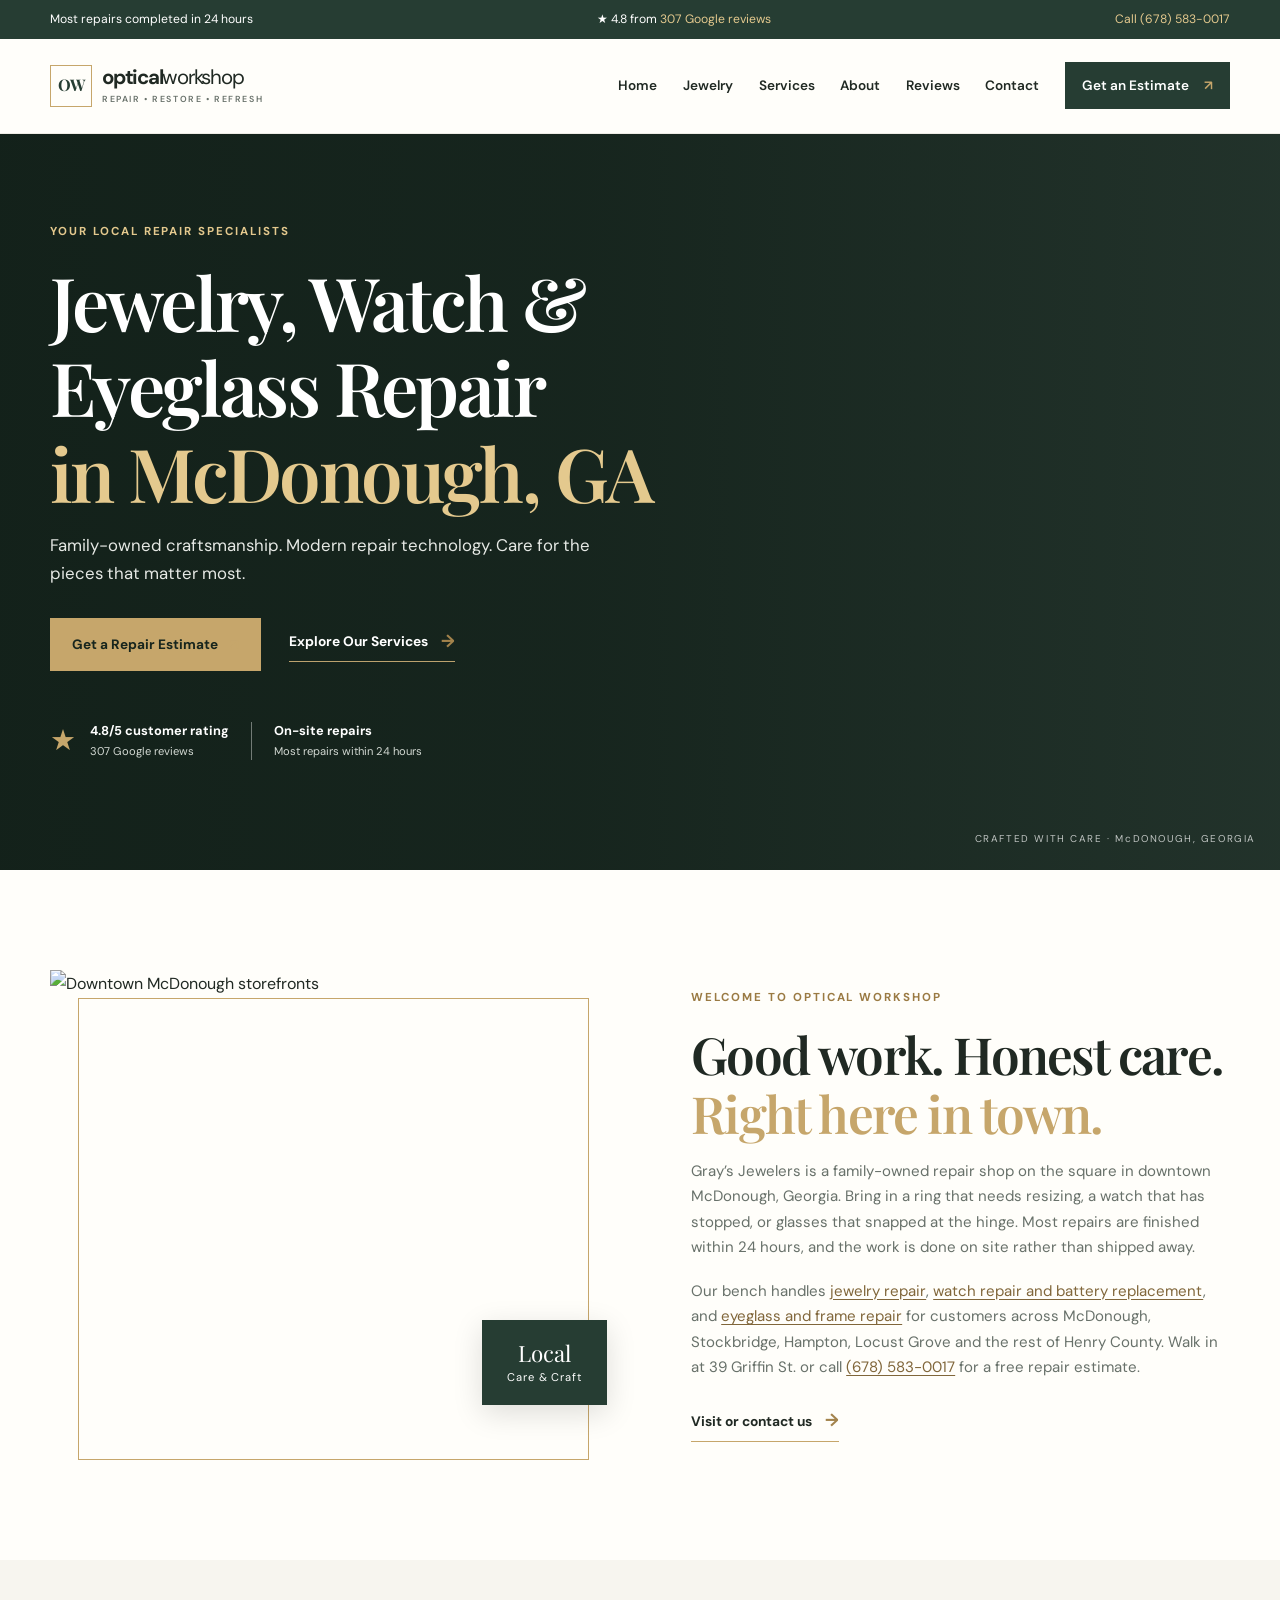
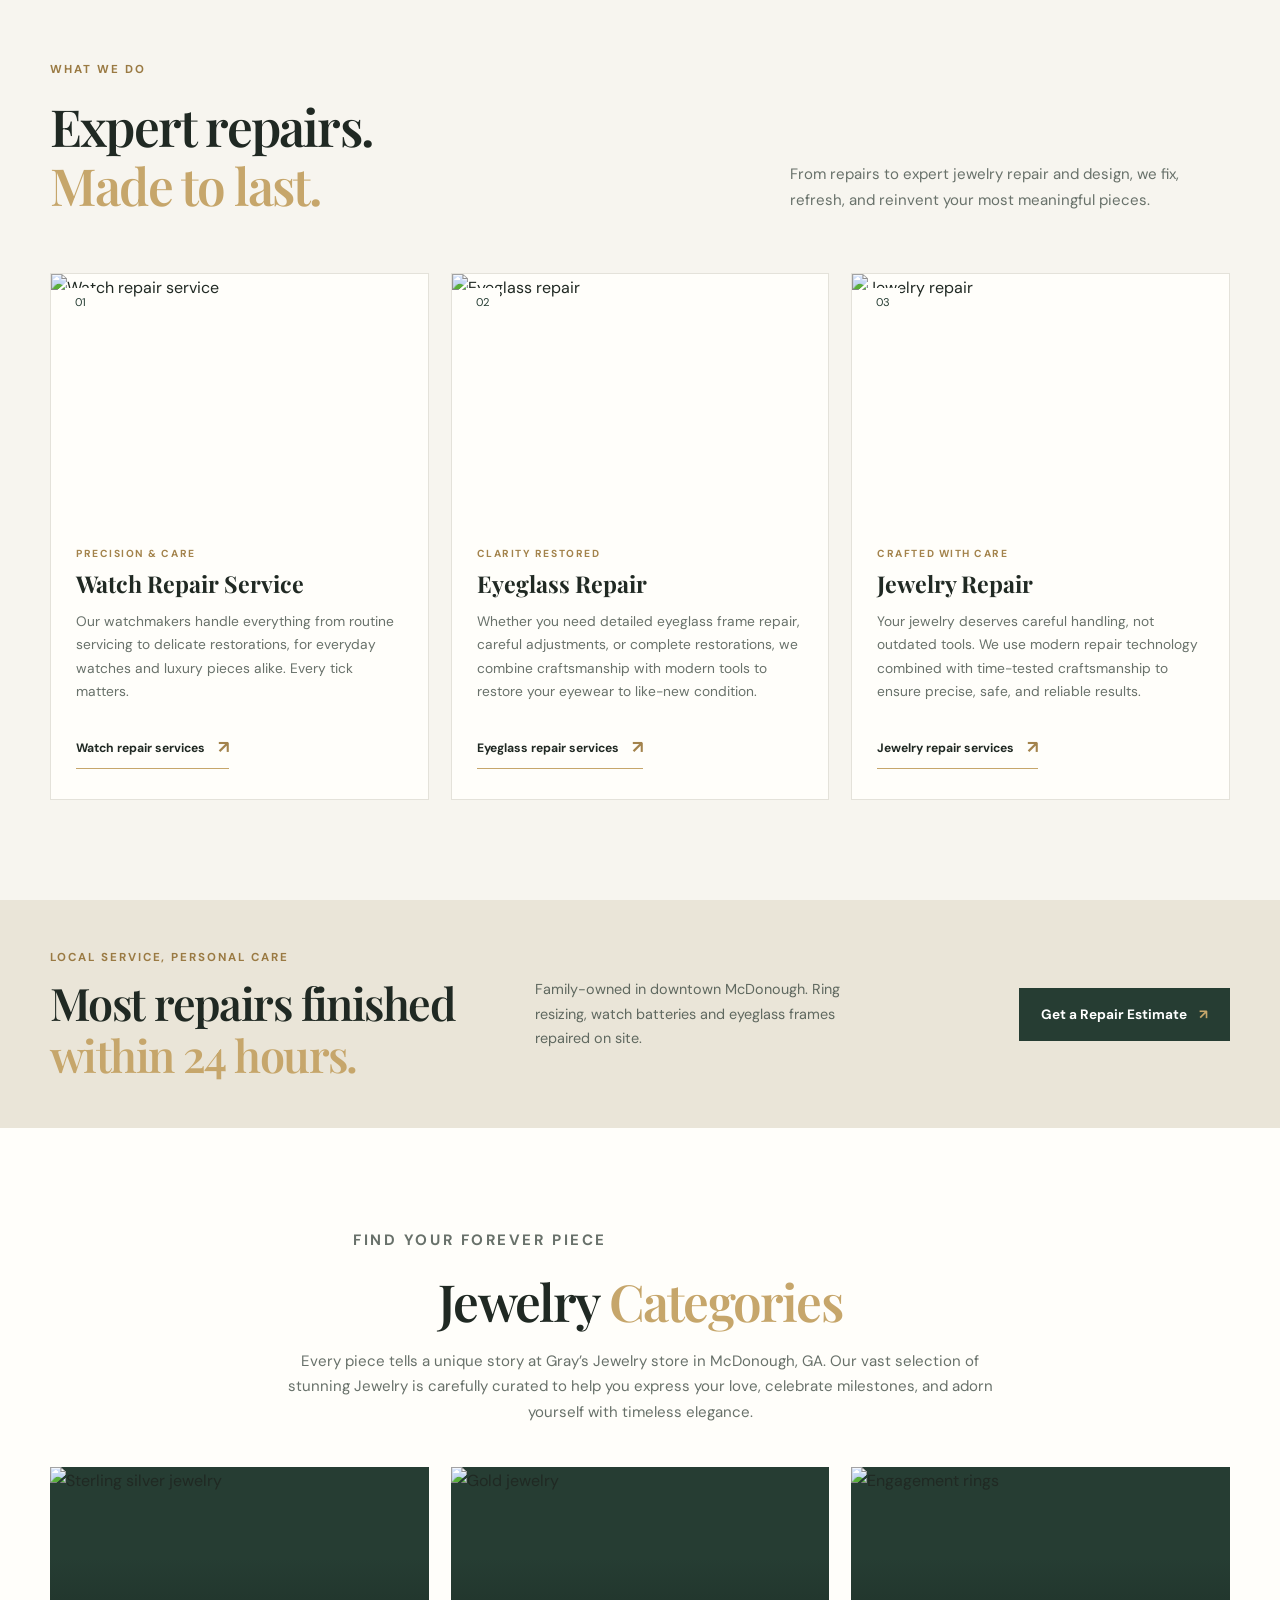
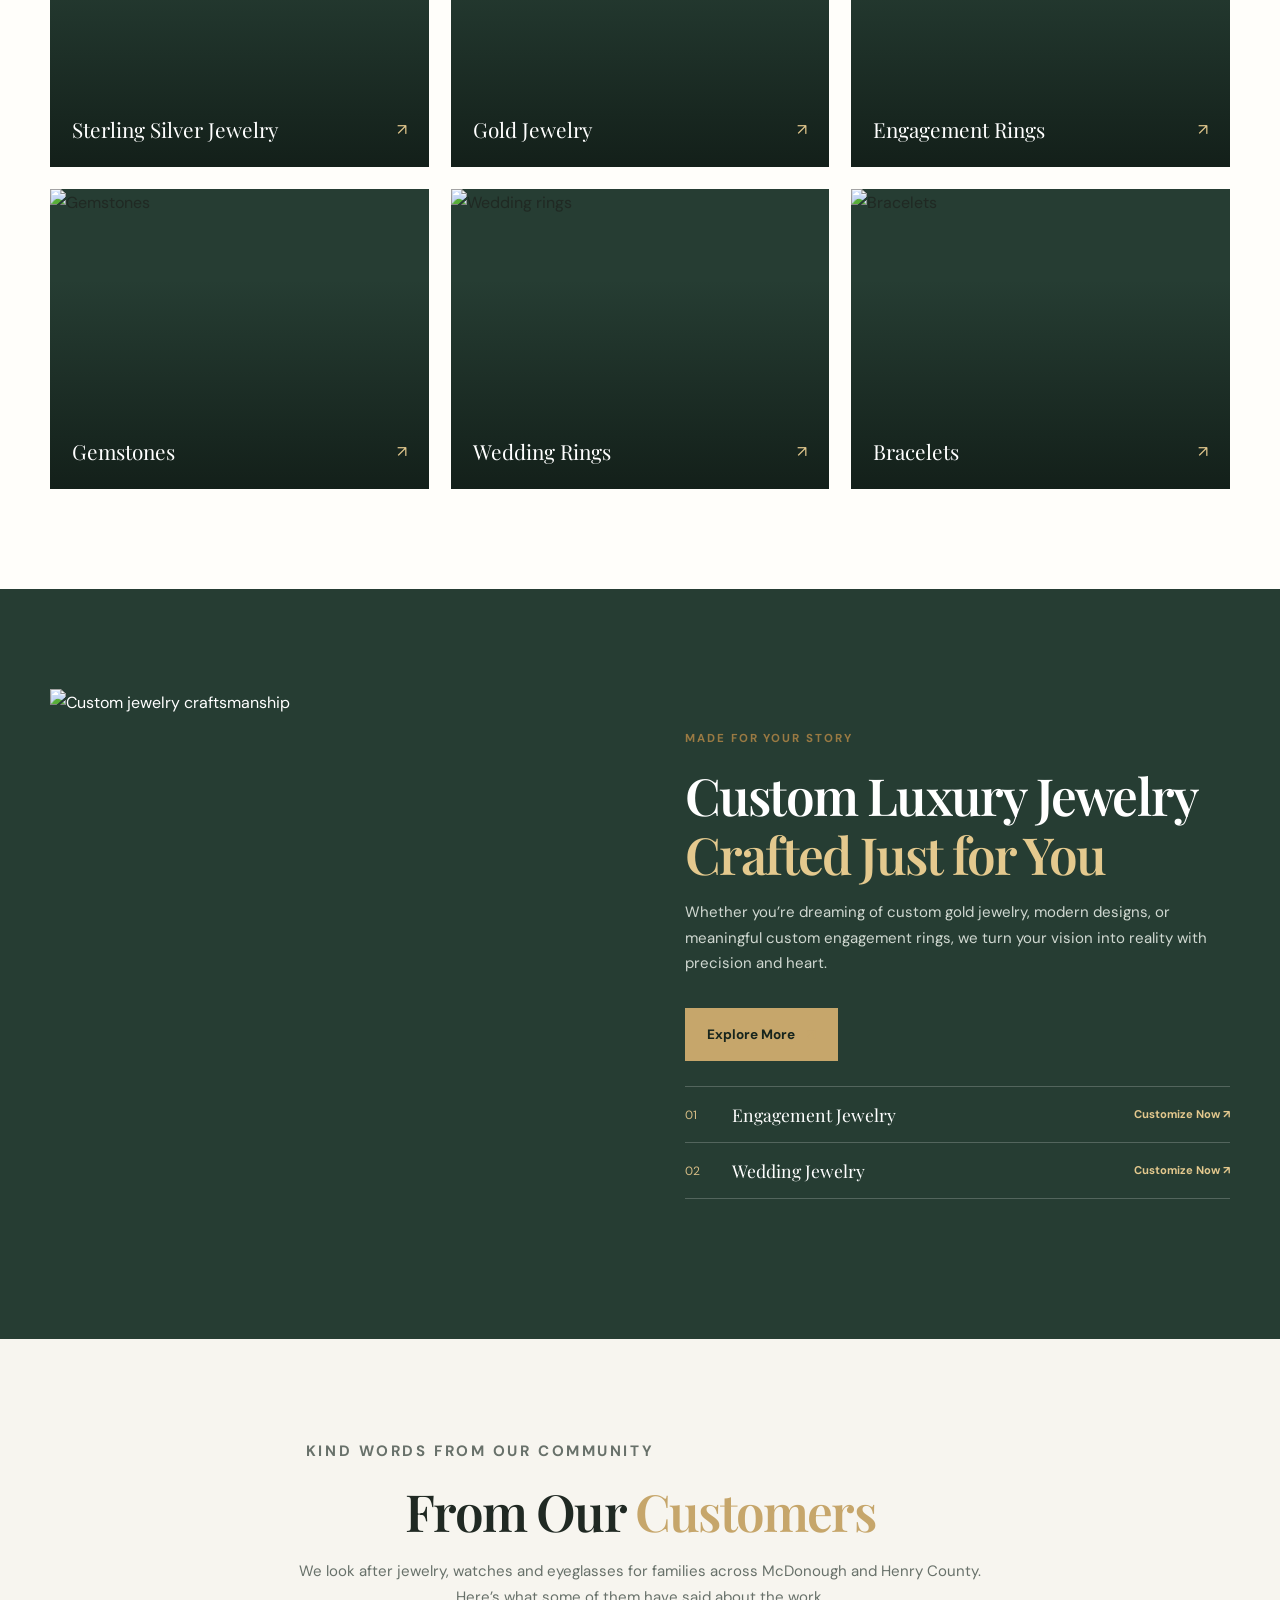
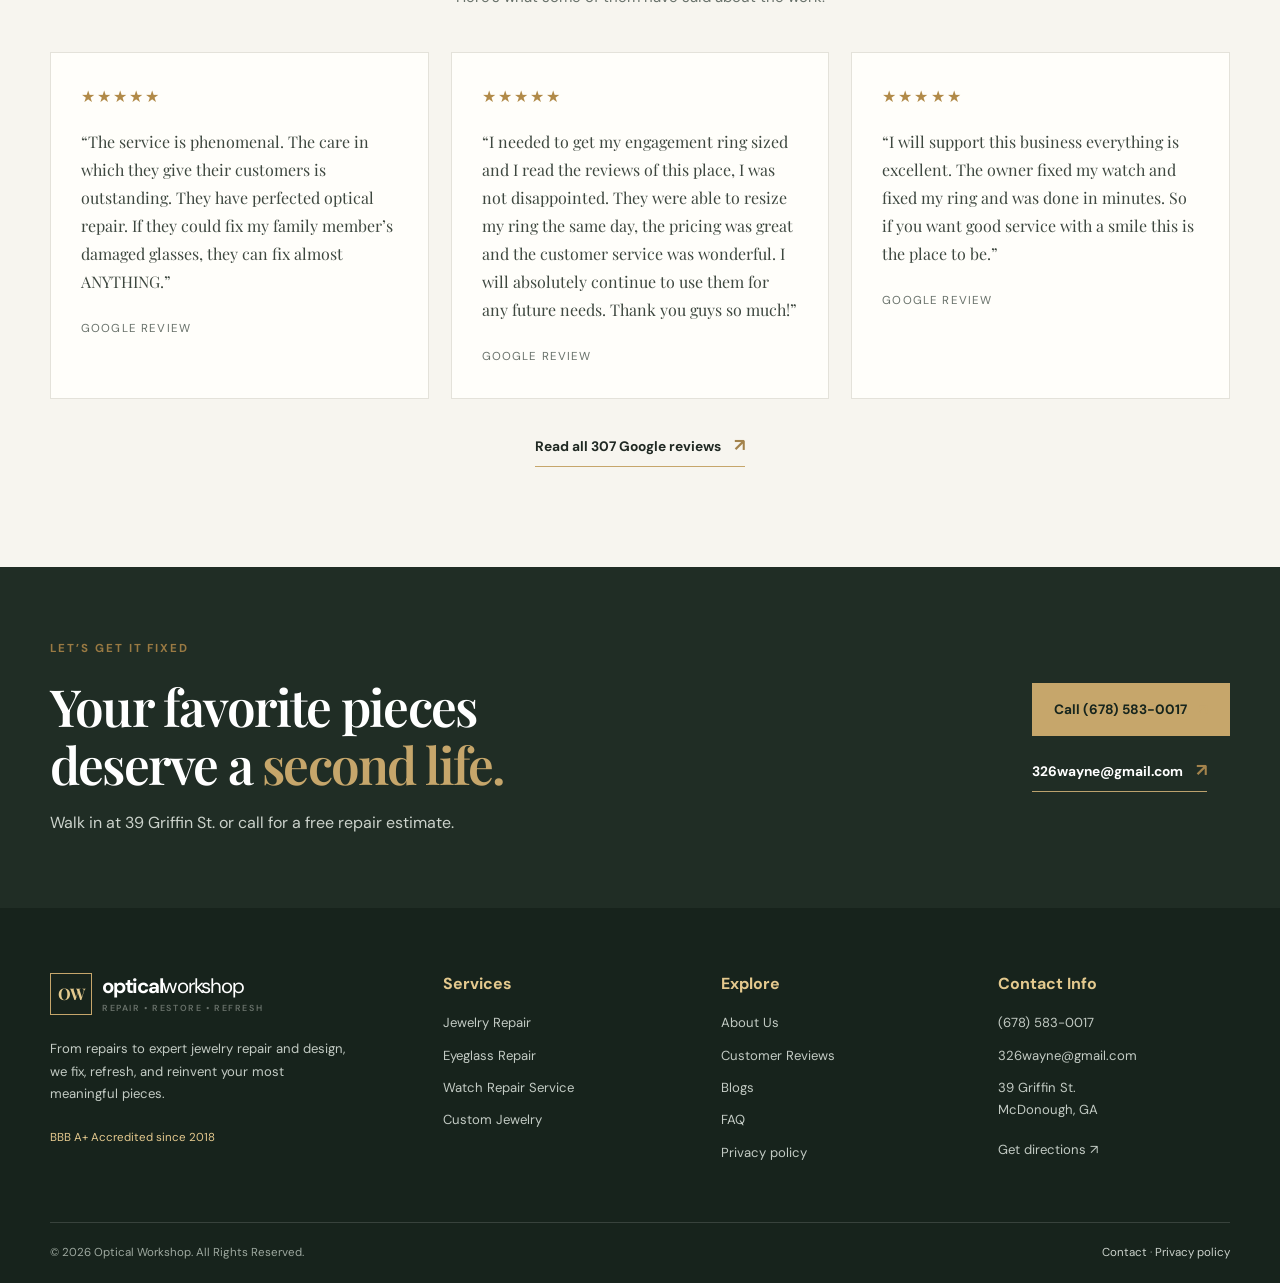
==== index.html @ 61b199ab "first commit" ====
<!doctype html>
<html lang="en">

<head>
  <meta charset="utf-8">
  <meta name="viewport" content="width=device-width, initial-scale=1">
  <meta name="description"
    content="Jewelry, watch and eyeglass repair in McDonough, GA. Family-owned repair shop with on-site service and most repairs finished within 24 hours.">
  <title>Optical Workshop | Jewelry, Watch & Eyeglass Repair</title>
  <link rel="stylesheet" href="style.css">
 
  <link rel="preconnect" href="https://fonts.googleapis.com">
  <link rel="preconnect" href="https://fonts.gstatic.com" crossorigin>
  <link
    href="https://fonts.googleapis.com/css2?family=DM+Sans:wght@400;500;600;700&family=Playfair+Display:wght@500;600;700&display=swap"
    rel="stylesheet">
</head>

<body>
  <div class="topbar">
    <div class="container topbar-inner"><span>Most repairs completed in 24 hours</span><span>★ 4.8 from <a
          href="https://www.google.com/maps?cid=13297792757638044891" target="_blank" rel="noopener">307 Google
          reviews</a></span><a href="tel:+16785830017">Call (678) 583-0017</a></div>
  </div>
  <header class="site-header">
    <div class="container nav-wrap">
      <a class="brand" href="index.html" aria-label="Optical Workshop home"><span
          class="brand-mark">OW</span><span>optical<span class="brand-light">workshop</span><small>REPAIR • RESTORE •
            REFRESH</small></span></a>
      <input type="checkbox" id="nav-toggle" class="nav-toggle"><label for="nav-toggle" class="nav-toggle-label"
        aria-label="Toggle navigation"><span></span><span></span><span></span></label>
      <nav class="main-nav"><a href="index.html">Home</a>
        <a href="jewelry.html">Jewelry</a>
        <a href="jewelry-repair.html">Services</a>
        <a href="about.html">About</a>
        <a href="reviews.html">Reviews</a>
        <a href="contact.html">Contact</a>
        <a class="nav-cta" href="contact.html">Get an Estimate <span>↗</span></a>
      </nav>
    </div>
  </header>
  <main>
    <section class="hero" id="home"><div class="hero-shade"></div><div class="container hero-content"><p class="eyebrow">YOUR LOCAL REPAIR SPECIALISTS</p><h1>Jewelry, Watch &amp; Eyeglass Repair <em>in McDonough, GA</em></h1><p class="hero-copy">Family-owned craftsmanship. Modern repair technology. Care for the pieces that matter most.</p><div class="hero-actions"><a class="btn btn-gold" href="#contact">Get a Repair Estimate <span>↗</span></a><a class="text-link light-link" href="#services">Explore Our Services <span>→</span></a></div><div class="hero-note"><span class="note-star">★</span><span><strong>4.8/5 customer rating</strong><small>307 Google reviews</small></span><span class="note-divider"></span><span><strong>On-site repairs</strong><small>Most repairs within 24 hours</small></span></div></div><div class="hero-caption">CRAFTED WITH CARE · McDONOUGH, GEORGIA</div></section>
    <section class="intro section-pad" id="about"><div class="container intro-grid"><div class="intro-image"><img src="https://graysjewelersatmcdonough.com/wp-content/uploads/2026/10/Quiet-Downtown-Storefronts-on-a-Sunny-Day.webp" alt="Downtown McDonough storefronts"><div class="image-stamp"><strong>Local</strong><span>Care & Craft</span></div></div><div class="intro-copy"><p class="eyebrow">WELCOME TO OPTICAL WORKSHOP</p><h2>Good work. Honest care.<br><em>Right here in town.</em></h2><p>Gray’s Jewelers is a family-owned repair shop on the square in downtown McDonough, Georgia. Bring in a ring that needs resizing, a watch that has stopped, or glasses that snapped at the hinge. Most repairs are finished within 24 hours, and the work is done on site rather than shipped away.</p><p>Our bench handles <a href="#services">jewelry repair</a>, <a href="#services">watch repair and battery replacement</a>, and <a href="#services">eyeglass and frame repair</a> for customers across McDonough, Stockbridge, Hampton, Locust Grove and the rest of Henry County. Walk in at 39 Griffin St. or call <a href="tel:+16785830017">(678) 583-0017</a> for a free repair estimate.</p><a class="text-link" href="#contact">Visit or contact us <span>→</span></a></div></div></section>
    <section class="services section-pad" id="services"><div class="container"><div class="section-heading"><div><p class="eyebrow">WHAT WE DO</p><h2>Expert repairs.<br><em>Made to last.</em></h2></div><p>From repairs to expert jewelry repair and design, we fix, refresh, and reinvent your most meaningful pieces.</p></div><div class="service-grid">
      <article class="service-card"><div class="service-image"><img src="https://graysjewelersatmcdonough.com/wp-content/uploads/2026/02/istockphoto-1328828730-612x612-1.jpg" alt="Watch repair service"><span class="card-number">01</span></div><div class="service-body"><p class="card-kicker">PRECISION & CARE</p><h3>Watch Repair Service</h3><p>Our watchmakers handle everything from routine servicing to delicate restorations, for everyday watches and luxury pieces alike. Every tick matters.</p><a href="/watch-repair-service/" class="text-link">Watch repair services <span>↗</span></a></div></article>
      <article class="service-card service-featured"><div class="service-image"><img src="https://graysjewelersatmcdonough.com/wp-content/uploads/2026/02/istockphoto-1069524000-612x612-1.jpg" alt="Eyeglass repair"><span class="card-number">02</span></div><div class="service-body"><p class="card-kicker">CLARITY RESTORED</p><h3>Eyeglass Repair</h3><p>Whether you need detailed eyeglass frame repair, careful adjustments, or complete restorations, we combine craftsmanship with modern tools to restore your eyewear to like-new condition.</p><a href="/eyeglass-repair/" class="text-link">Eyeglass repair services <span>↗</span></a></div></article>
      <article class="service-card"><div class="service-image"><img src="https://graysjewelersatmcdonough.com/wp-content/uploads/2026/02/istockphoto-668923484-612x612-1.jpg" alt="Jewelry repair"><span class="card-number">03</span></div><div class="service-body"><p class="card-kicker">CRAFTED WITH CARE</p><h3>Jewelry Repair</h3><p>Your jewelry deserves careful handling, not outdated tools. We use modern repair technology combined with time-tested craftsmanship to ensure precise, safe, and reliable results.</p><a href="/jewelry-repair/" class="text-link">Jewelry repair services <span>↗</span></a></div></article>
    </div></div></section>
    <section class="promise"><div class="container promise-inner"><div><p class="eyebrow">LOCAL SERVICE, PERSONAL CARE</p><h2>Most repairs finished<br><em>within 24 hours.</em></h2></div><p>Family-owned in downtown McDonough. Ring resizing, watch batteries and eyeglass frames repaired on site.</p><a class="btn btn-dark" href="#contact">Get a Repair Estimate <span>↗</span></a></div></section>
    <section class="categories section-pad" id="categories"><div class="container"><div class="section-heading centered"><p class="eyebrow">FIND YOUR FOREVER PIECE</p><h2>Jewelry <em>Categories</em></h2><p>Every piece tells a unique story at Gray’s Jewelry store in McDonough, GA. Our vast selection of stunning Jewelry is carefully curated to help you express your love, celebrate milestones, and adorn yourself with timeless elegance.</p></div><div class="category-grid">
      <a class="category-card" href="/jewelry/"><img src="https://graysjewelersatmcdonough.com/wp-content/uploads/2026/02/classy-silver-wedding-rings-made.webp" alt="Sterling silver jewelry"><span>Sterling Silver Jewelry <b>↗</b></span></a>
      <a class="category-card" href="/jewelry/"><img src="https://graysjewelersatmcdonough.com/wp-content/uploads/2026/02/gorgeous-wedding-rings-sparklie.webp" alt="Gold jewelry"><span>Gold Jewelry <b>↗</b></span></a>
      <a class="category-card" href="/jewelry/"><img src="https://graysjewelersatmcdonough.com/wp-content/uploads/2026/02/cropped-photo-hands-black-man-we.webp" alt="Engagement rings"><span>Engagement Rings <b>↗</b></span></a>
      <a class="category-card" href="/jewelry/"><img src="https://graysjewelersatmcdonough.com/wp-content/uploads/2026/02/shiny-gemstones-adorn-elegant-go.webp" alt="Gemstones"><span>Gemstones <b>↗</b></span></a>
      <a class="category-card" href="/jewelry/"><img src="https://graysjewelersatmcdonough.com/wp-content/uploads/2026/02/realistic-black-background-with.webp" alt="Wedding rings"><span>Wedding Rings <b>↗</b></span></a>
      <a class="category-card" href="/jewelry/"><img src="https://graysjewelersatmcdonough.com/wp-content/uploads/2026/02/pexels-duygu-kamar-12124638-scal.webp" alt="Bracelets"><span>Bracelets <b>↗</b></span></a>
    </div></div></section>
    <section class="custom section-pad"><div class="container custom-grid"><div class="custom-image"><img src="https://graysjewelersatmcdonough.com/wp-content/uploads/2024/03/Pic-3.jpg" alt="Custom jewelry craftsmanship"></div><div class="custom-copy"><p class="eyebrow">MADE FOR YOUR STORY</p><h2>Custom Luxury Jewelry<br><em>Crafted Just for You</em></h2><p>Whether you’re dreaming of custom gold jewelry, modern designs, or meaningful custom engagement rings, we turn your vision into reality with precision and heart.</p><a class="btn btn-gold" href="/jewelry/">Explore More <span>↗</span></a><div class="custom-links"><a href="/jewelry/"><span>01</span><strong>Engagement Jewelry</strong><b>Customize Now ↗</b></a><a href="/jewelry/"><span>02</span><strong>Wedding Jewelry</strong><b>Customize Now ↗</b></a></div></div></div></section>
    <section class="reviews section-pad" id="reviews"><div class="container"><div class="section-heading centered"><p class="eyebrow">KIND WORDS FROM OUR COMMUNITY</p><h2>From Our <em>Customers</em></h2><p>We look after jewelry, watches and eyeglasses for families across McDonough and Henry County. Here’s what some of them have said about the work.</p></div><div class="review-grid"><article class="review-card"><div class="stars">★★★★★</div><p>“The service is phenomenal. The care in which they give their customers is outstanding. They have perfected optical repair. If they could fix my family member’s damaged glasses, they can fix almost ANYTHING.”</p><span>Google Review</span></article><article class="review-card"><div class="stars">★★★★★</div><p>“I needed to get my engagement ring sized and I read the reviews of this place, I was not disappointed. They were able to resize my ring the same day, the pricing was great and the customer service was wonderful. I will absolutely continue to use them for any future needs. Thank you guys so much!”</p><span>Google Review</span></article><article class="review-card"><div class="stars">★★★★★</div><p>“I will support this business everything is excellent. The owner fixed my watch and fixed my ring and was done in minutes. So if you want good service with a smile this is the place to be.”</p><span>Google Review</span></article></div><p class="review-link"><a class="text-link" href="https://www.google.com/maps?cid=13297792757638044891" target="_blank" rel="noopener">Read all 307 Google reviews <span>↗</span></a></p></div></section>
    <section class="contact-band" id="contact"><div class="container contact-inner"><div><p class="eyebrow">LET’S GET IT FIXED</p><h2>Your favorite pieces<br>deserve a <em>second life.</em></h2><p>Walk in at 39 Griffin St. or call for a free repair estimate.</p></div><div class="contact-actions"><a class="btn btn-gold" href="tel:+16785830017">Call (678) 583-0017 <span>↗</span></a><a class="text-link light-link" href="mailto:326wayne@gmail.com">326wayne@gmail.com <span>↗</span></a></div></div></section>
  </main>
  <footer class="site-footer"><div class="container footer-grid"><div class="footer-brand"><a class="brand brand-footer" href="#home"><span class="brand-mark">OW</span><span>optical<span class="brand-light">workshop</span><small>REPAIR • RESTORE • REFRESH</small></span></a><p>From repairs to expert jewelry repair and design, we fix, refresh, and reinvent your most meaningful pieces.</p><p class="accreditation">BBB A+ Accredited since 2018</p></div><div><h3>Services</h3><a href="/jewelry-repair/">Jewelry Repair</a><a href="/eyeglass-repair/">Eyeglass Repair</a><a href="/watch-repair-service/">Watch Repair Service</a><a href="/jewelry/">Custom Jewelry</a></div><div><h3>Explore</h3><a href="#about">About Us</a><a href="#reviews">Customer Reviews</a><a href="/blog-jewelry-v1/">Blogs</a><a href="/faq/">FAQ</a><a href="/privacy-policy/">Privacy policy</a></div><div><h3>Contact Info</h3><a href="tel:+16785830017">(678) 583-0017</a><a href="mailto:326wayne@gmail.com">326wayne@gmail.com</a><p>39 Griffin St.<br>McDonough, GA</p><a href="https://www.google.com/maps?cid=13297792757638044891" target="_blank" rel="noopener">Get directions ↗</a></div></div><div class="container footer-bottom"><span>© 2026 Optical Workshop. All Rights Reserved.</span><span><a href="#contact">Contact</a> · <a href="/privacy-policy/">Privacy policy</a></span></div></footer>
</body></html>
---- style.css ----
/* Optical Workshop — compact responsive layout */
:root{--ink:#202923;--muted:#68716a;--cream:#f7f5ef;--paper:#fffefa;--green:#263d33;--gold:#c6a66b;--line:#e4e2da;--serif:"Playfair Display",Georgia,serif;--sans:"DM Sans",Arial,sans-serif}*{box-sizing:border-box}html{scroll-behavior:smooth;scroll-padding-top:90px}body{margin:0;color:var(--ink);font:16px/1.7 var(--sans);background:var(--paper)}img{display:block;width:100%;height:100%;object-fit:cover}a{color:inherit;text-decoration:none}p{margin:0 0 1.1rem}h1,h2,h3{margin:0 0 1rem;line-height:1.15}h1,h2{font-family:var(--serif);font-weight:600;letter-spacing:-.035em}h1{font-size:clamp(2.7rem,5.8vw,5.3rem);max-width:780px}h2{font-size:clamp(2.1rem,4vw,3.5rem)}h3{font-size:1.45rem;font-family:var(--serif)}em{color:var(--gold);font-style:normal}.container{width:min(1180px,calc(100% - 48px));margin:auto}.section-pad{padding:100px 0}.eyebrow{font-size:.72rem;font-weight:700;letter-spacing:.17em;color:#9a7a43;margin-bottom:1.1rem}.topbar{background:var(--green);color:#fff;font-size:.76rem}.topbar-inner{display:flex;justify-content:space-between;gap:20px;padding:9px 0}.topbar a{color:#e4c98e}.site-header{background:var(--paper);position:relative;z-index:5;border-bottom:1px solid #eeece5}.nav-wrap{min-height:94px;display:flex;align-items:center;justify-content:space-between;gap:32px}.brand{display:flex;align-items:center;gap:10px;font-size:1.28rem;font-weight:700;letter-spacing:-.06em;line-height:1.05}.brand-light{font-weight:400}.brand small{display:block;margin-top:7px;font-size:.55rem;letter-spacing:.18em;font-weight:600;color:var(--muted)}.brand-mark{width:42px;height:42px;display:grid;place-items:center;border:1px solid var(--gold);color:var(--green);font-family:var(--serif);font-size:1rem;letter-spacing:-.06em}.main-nav{display:flex;align-items:center;gap:clamp(14px,2vw,28px);font-size:.85rem;font-weight:600}.main-nav>a:not(.nav-cta):hover,.footer-grid a:hover{color:#a3834c}.nav-cta{padding:12px 17px;background:var(--green);color:white}.nav-cta span,.btn span{margin-left:12px;color:var(--gold)}.nav-toggle,.nav-toggle-label{display:none}.hero{position:relative;min-height:660px;display:flex;align-items:center;color:white;background:#26372f url('https://graysjewelersatmcdonough.com/wp-content/uploads/2026/10/Quiet-Downtown-Storefronts-on-a-Sunny-Day.webp') center/cover no-repeat}.hero-shade{position:absolute;inset:0;background:linear-gradient(90deg,rgba(18,32,25,.94) 0%,rgba(18,32,25,.78) 45%,rgba(18,32,25,.2) 100%)}.hero-content{position:relative;padding:88px 0 105px}.hero .eyebrow{color:#e4c98e}.hero h1 em{display:block;color:#e4c98e}.hero-copy{max-width:570px;color:#e6e9e5;font-size:1.05rem}.hero-actions{display:flex;align-items:center;gap:28px;margin:30px 0 45px}.btn{display:inline-flex;align-items:center;justify-content:center;padding:15px 22px;font-size:.85rem;font-weight:700;transition:.2s}.btn-gold{background:var(--gold);color:#17251d}.btn-gold:hover{background:#dfc38d;transform:translateY(-2px)}.btn-dark{background:var(--green);color:#fff}.text-link{display:inline-flex;gap:13px;align-items:center;font-size:.86rem;font-weight:700;border-bottom:1px solid var(--gold);padding-bottom:5px}.text-link span{color:#a3834c;font-size:1.1rem}.light-link{color:white;border-color:#bca26e}.hero-note{display:flex;align-items:center;gap:14px}.note-star{font-size:1.8rem;color:var(--gold)}.hero-note strong,.hero-note small{display:block}.hero-note strong{font-size:.8rem}.hero-note small{font-size:.7rem;color:#d2d8d2}.note-divider{height:38px;width:1px;background:#ffffff66;margin:0 8px}.hero-caption{position:absolute;right:24px;bottom:22px;font-size:.62rem;letter-spacing:.16em;color:#ffffffb8}.intro-grid,.custom-grid{display:grid;grid-template-columns:1fr 1fr;align-items:center;gap:clamp(40px,8vw,105px)}.intro-image{height:490px;position:relative;padding:0 28px 28px 0}.intro-image:before{content:"";position:absolute;inset:28px 0 0 28px;border:1px solid var(--gold)}.intro-image img{position:relative}.image-stamp{position:absolute;right:-18px;bottom:55px;background:var(--green);color:white;padding:18px 25px;text-align:center;box-shadow:0 8px 30px #0002}.image-stamp strong,.image-stamp span{display:block}.image-stamp strong{font:1.4rem var(--serif)}.image-stamp span{font-size:.7rem;letter-spacing:.08em}.intro-copy p:not(.eyebrow),.custom-copy>p:not(.eyebrow){color:var(--muted);font-size:.94rem}.intro-copy p a{color:#80663a;text-decoration:underline;text-underline-offset:3px}.intro-copy .text-link{margin-top:8px}.services{background:var(--cream)}.section-heading{display:flex;align-items:end;justify-content:space-between;gap:50px;margin-bottom:42px}.section-heading>p{max-width:440px;color:var(--muted);font-size:.94rem}.service-grid{display:grid;grid-template-columns:repeat(3,minmax(0,1fr));gap:22px}.service-card{background:var(--paper);border:1px solid var(--line);transition:transform .25s,box-shadow .25s}.service-card:hover{transform:translateY(-5px);box-shadow:0 18px 40px #1d30200f}.service-image{height:245px;position:relative;overflow:hidden}.service-image img{transition:transform .5s}.service-card:hover img{transform:scale(1.04)}.card-number{position:absolute;top:14px;left:14px;background:var(--paper);color:var(--green);padding:5px 10px;font-size:.7rem}.service-body{padding:26px 25px 30px}.card-kicker{font-size:.64rem!important;letter-spacing:.15em;color:#a3834c!important;font-weight:700;margin-bottom:9px!important}.service-body h3{margin-bottom:12px}.service-body>p:not(.card-kicker){font-size:.86rem;color:var(--muted);min-height:105px}.service-body .text-link{font-size:.76rem}.promise{padding:48px 0;background:#eae5d8}.promise-inner{display:grid;grid-template-columns:1fr 1fr auto;align-items:center;gap:35px}.promise h2{font-size:clamp(2rem,3.5vw,3rem);margin:0}.promise .eyebrow{margin-bottom:10px}.promise-inner>p{max-width:330px;color:#5f685f;font-size:.9rem;margin:0}.centered{display:block;text-align:center;max-width:760px;margin:0 auto 42px}.centered>p:last-child{max-width:720px;margin:0 auto;color:var(--muted);font-size:.94rem}.centered h2{margin-bottom:18px}.category-grid{display:grid;grid-template-columns:repeat(3,minmax(0,1fr));gap:22px}.category-card{position:relative;height:300px;overflow:hidden;background:var(--green)}.category-card:after{content:"";position:absolute;inset:30% 0 0;background:linear-gradient(transparent,rgba(15,25,20,.82))}.category-card img{transition:transform .5s}.category-card:hover img{transform:scale(1.06)}.category-card span{position:absolute;z-index:1;bottom:20px;left:22px;right:22px;color:#fff;font-family:var(--serif);font-size:1.3rem;display:flex;justify-content:space-between;align-items:center}.category-card b{font:1rem var(--sans);color:#e4c98e}.custom{background:var(--green);color:#fff}.custom-grid{gap:clamp(40px,7vw,90px)}.custom-image{height:550px}.custom-copy>p:not(.eyebrow){color:#d0d8d1}.custom-copy h2 em{color:#e4c98e}.custom-copy .btn{margin:14px 0 25px}.custom-links{border-top:1px solid #ffffff35}.custom-links a{display:grid;grid-template-columns:35px 1fr auto;align-items:center;gap:12px;padding:16px 0;border-bottom:1px solid #ffffff35}.custom-links span{color:#d7bd86;font-size:.75rem}.custom-links strong{font:1.1rem var(--serif)}.custom-links b{font-size:.7rem;color:#e4c98e}.reviews{background:var(--cream)}.review-grid{display:grid;grid-template-columns:repeat(3,minmax(0,1fr));gap:22px}.review-card{background:var(--paper);padding:30px;border:1px solid var(--line)}.stars{color:#b18a48;letter-spacing:.13em;margin-bottom:17px}.review-card p{font:1rem/1.75 var(--serif);color:#3d473f}.review-card span{font-size:.72rem;color:var(--muted);text-transform:uppercase;letter-spacing:.1em}.review-link{text-align:center;margin:32px 0 0}.contact-band{background:#202d25;color:white;padding:72px 0}.contact-inner{display:flex;justify-content:space-between;align-items:center;gap:40px}.contact-inner h2{margin-bottom:15px}.contact-inner>div:first-child>p:last-child{color:#cbd2cb;margin-bottom:0}.contact-actions{display:flex;flex-direction:column;align-items:flex-start;gap:20px}.site-footer{background:#17231c;color:#e7e9e4;padding:65px 0 20px}.footer-grid{display:grid;grid-template-columns:1.5fr 1fr 1fr 1fr;gap:45px;padding-bottom:48px}.brand-footer{color:#fff;display:inline-flex}.brand-footer .brand-mark{color:#e4c98e}.footer-brand>p{max-width:300px;color:#aeb8b0;font-size:.83rem;margin-top:23px}.footer-brand .accreditation{font-size:.72rem;color:#e4c98e}.footer-grid h3{font:1rem var(--sans);font-weight:700;color:#e4c98e;margin-bottom:18px}.footer-grid>div:not(:first-child)>a{display:block;color:#c3cbc4;font-size:.82rem;margin:0 0 10px}.footer-grid>div>p{font-size:.82rem;color:#c3cbc4}.footer-bottom{display:flex;justify-content:space-between;gap:20px;border-top:1px solid #ffffff24;padding-top:20px;color:#9da89f;font-size:.72rem}.footer-bottom a{color:#cbd2cb}
@media(max-width:950px){.main-nav{gap:13px;font-size:.78rem}.nav-wrap{gap:18px}.nav-cta{padding:10px}.section-pad{padding:75px 0}.service-image{height:205px}.service-body{padding:22px 18px}.promise-inner{grid-template-columns:1fr 1fr}.promise-inner .btn{grid-column:2;justify-self:start}.footer-grid{gap:25px}.hero{min-height:600px}}
@media(max-width:760px){.container{width:min(100% - 36px,600px)}.topbar-inner{justify-content:center;flex-wrap:wrap;gap:5px 16px;font-size:.68rem}.topbar-inner>span:first-child{display:none}.nav-wrap{min-height:78px;flex-wrap:wrap}.nav-toggle-label{display:flex;width:34px;height:30px;flex-direction:column;justify-content:center;gap:6px;cursor:pointer;margin-left:auto}.nav-toggle-label span{height:2px;width:25px;background:var(--green)}.main-nav{display:none;order:3;flex-basis:100%;align-items:stretch;flex-direction:column;gap:0;padding:0 0 18px}.main-nav a{padding:11px 0;border-top:1px solid var(--line)}.main-nav .nav-cta{padding:12px 15px;margin-top:8px;border:0}.nav-toggle:checked~.main-nav{display:flex}.hero{min-height:630px;background-position:58% center}.hero-shade{background:linear-gradient(90deg,rgba(18,32,25,.93),rgba(18,32,25,.64))}.hero-content{padding:75px 0 90px}.hero h1{font-size:clamp(2.55rem,11vw,4.2rem)}.hero-copy{font-size:.95rem}.hero-actions{align-items:flex-start;flex-direction:column;gap:20px;margin:25px 0 35px}.hero-note{gap:9px}.note-divider{margin:0 3px}.hero-note strong{font-size:.7rem}.hero-note small{font-size:.64rem}.hero-caption{font-size:.53rem}.section-pad{padding:62px 0}.intro-grid,.custom-grid{grid-template-columns:1fr;gap:38px}.intro-image{height:360px;margin-right:15px}.intro-copy h2,.custom-copy h2{font-size:2.45rem}.section-heading{display:block;margin-bottom:30px}.section-heading>p{margin-top:18px}.service-grid,.category-grid,.review-grid{grid-template-columns:1fr}.service-image{height:260px}.service-body>p:not(.card-kicker){min-height:0}.promise{padding:40px 0}.promise-inner{grid-template-columns:1fr;gap:18px}.promise-inner .btn{grid-column:auto}.category-card{height:320px}.custom-image{height:350px}.custom-links a{grid-template-columns:28px 1fr;gap:9px}.custom-links b{grid-column:2}.review-card{padding:25px}.contact-inner{align-items:flex-start;flex-direction:column}.contact-band{padding:60px 0}.contact-actions{gap:16px}.footer-grid{grid-template-columns:1fr 1fr;gap:35px 22px}.footer-brand{grid-column:1/-1}.footer-bottom{flex-direction:column;gap:7px}}
@media(max-width:400px){.container{width:calc(100% - 28px)}.brand{font-size:1.1rem}.brand-mark{width:37px;height:37px}.hero-note{flex-wrap:wrap}.hero-note .note-divider{display:none}.hero-note>span:last-child{flex-basis:100%;margin-left:35px}.footer-grid{grid-template-columns:1fr}.footer-brand{grid-column:auto}.category-card{height:280px}}
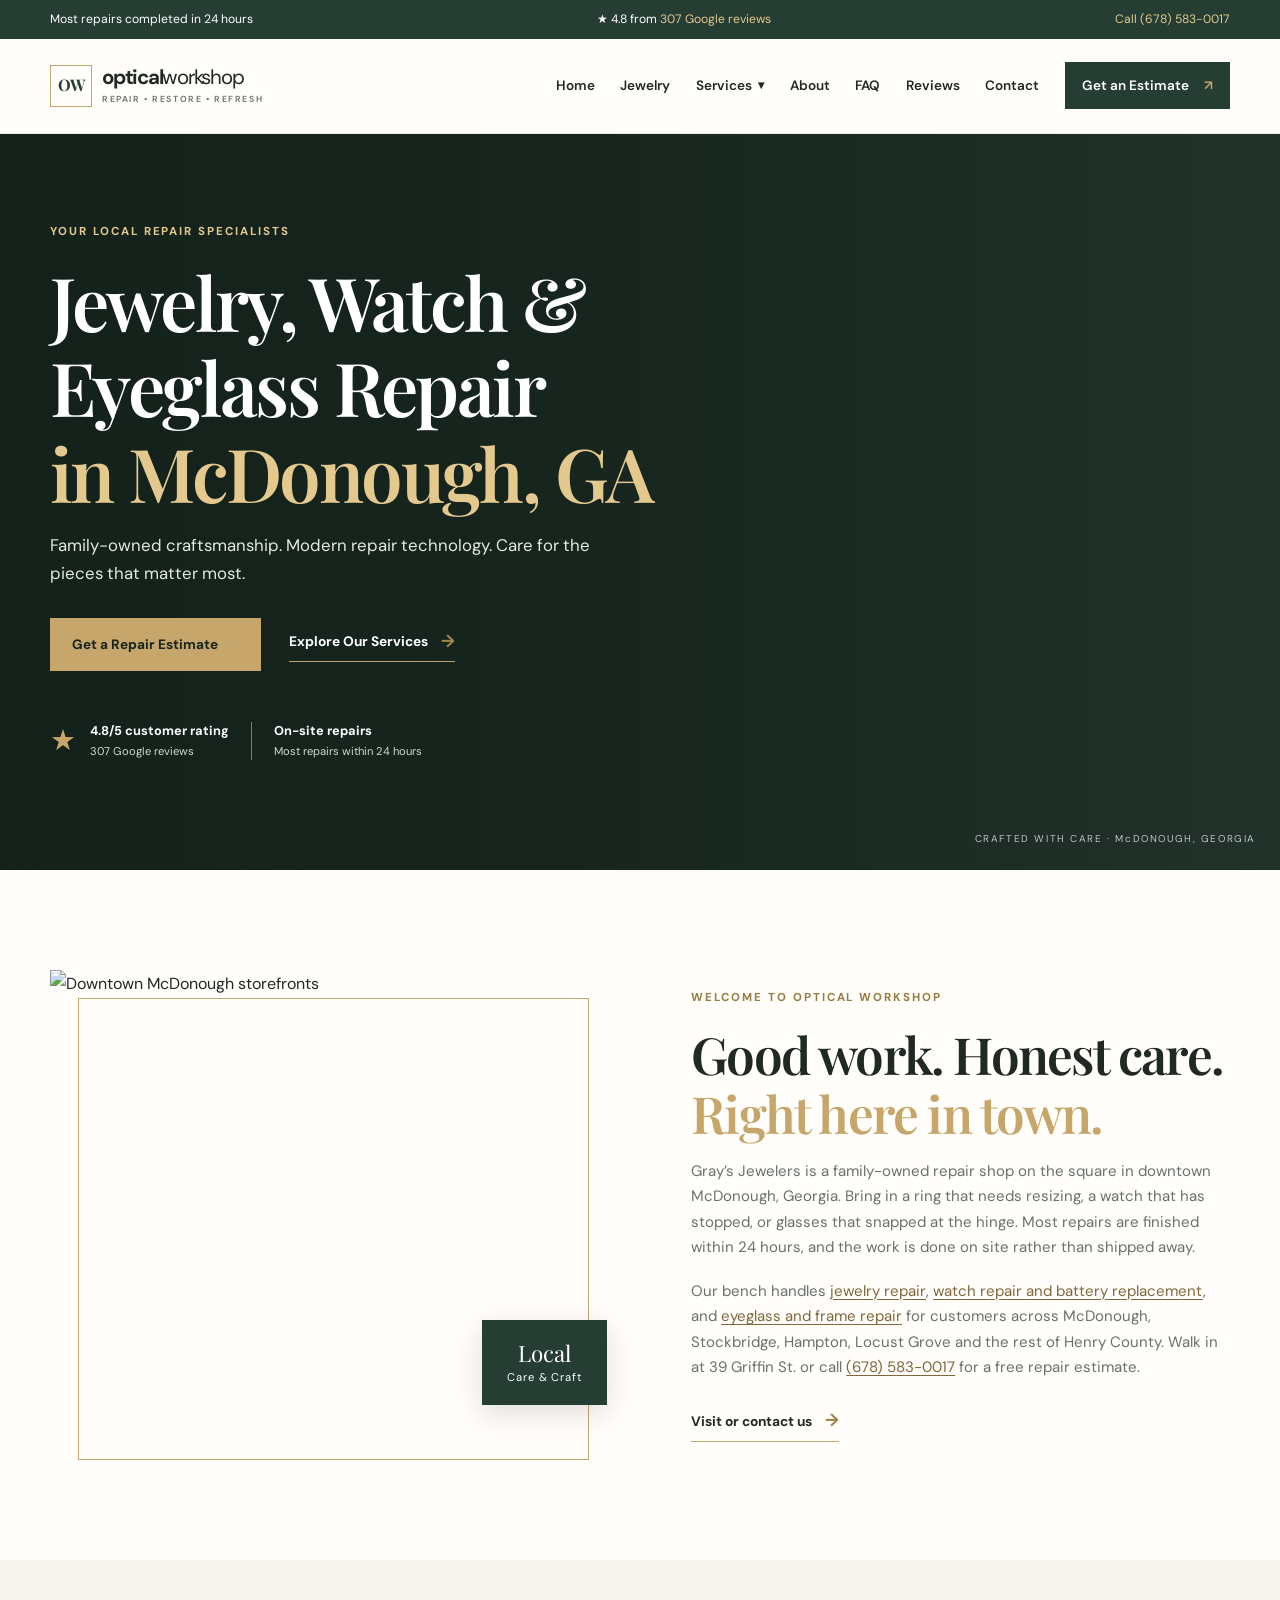
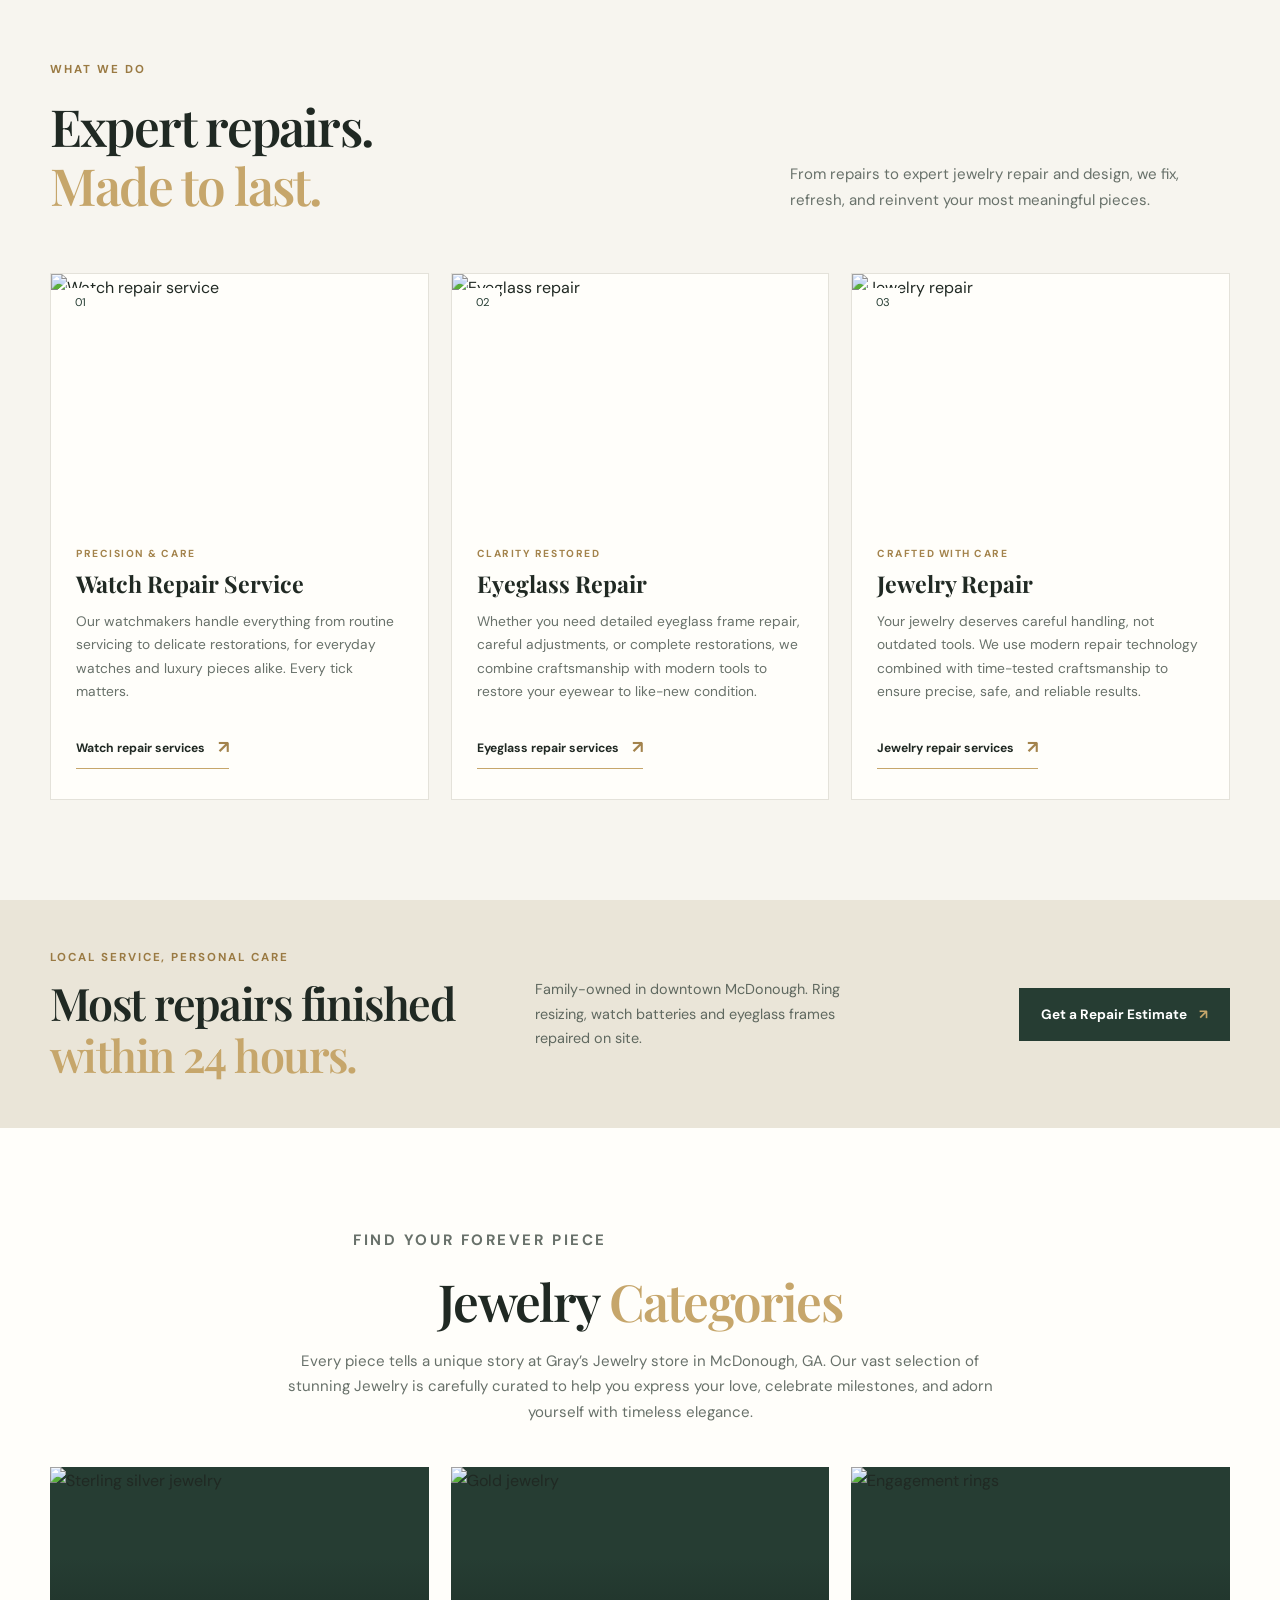
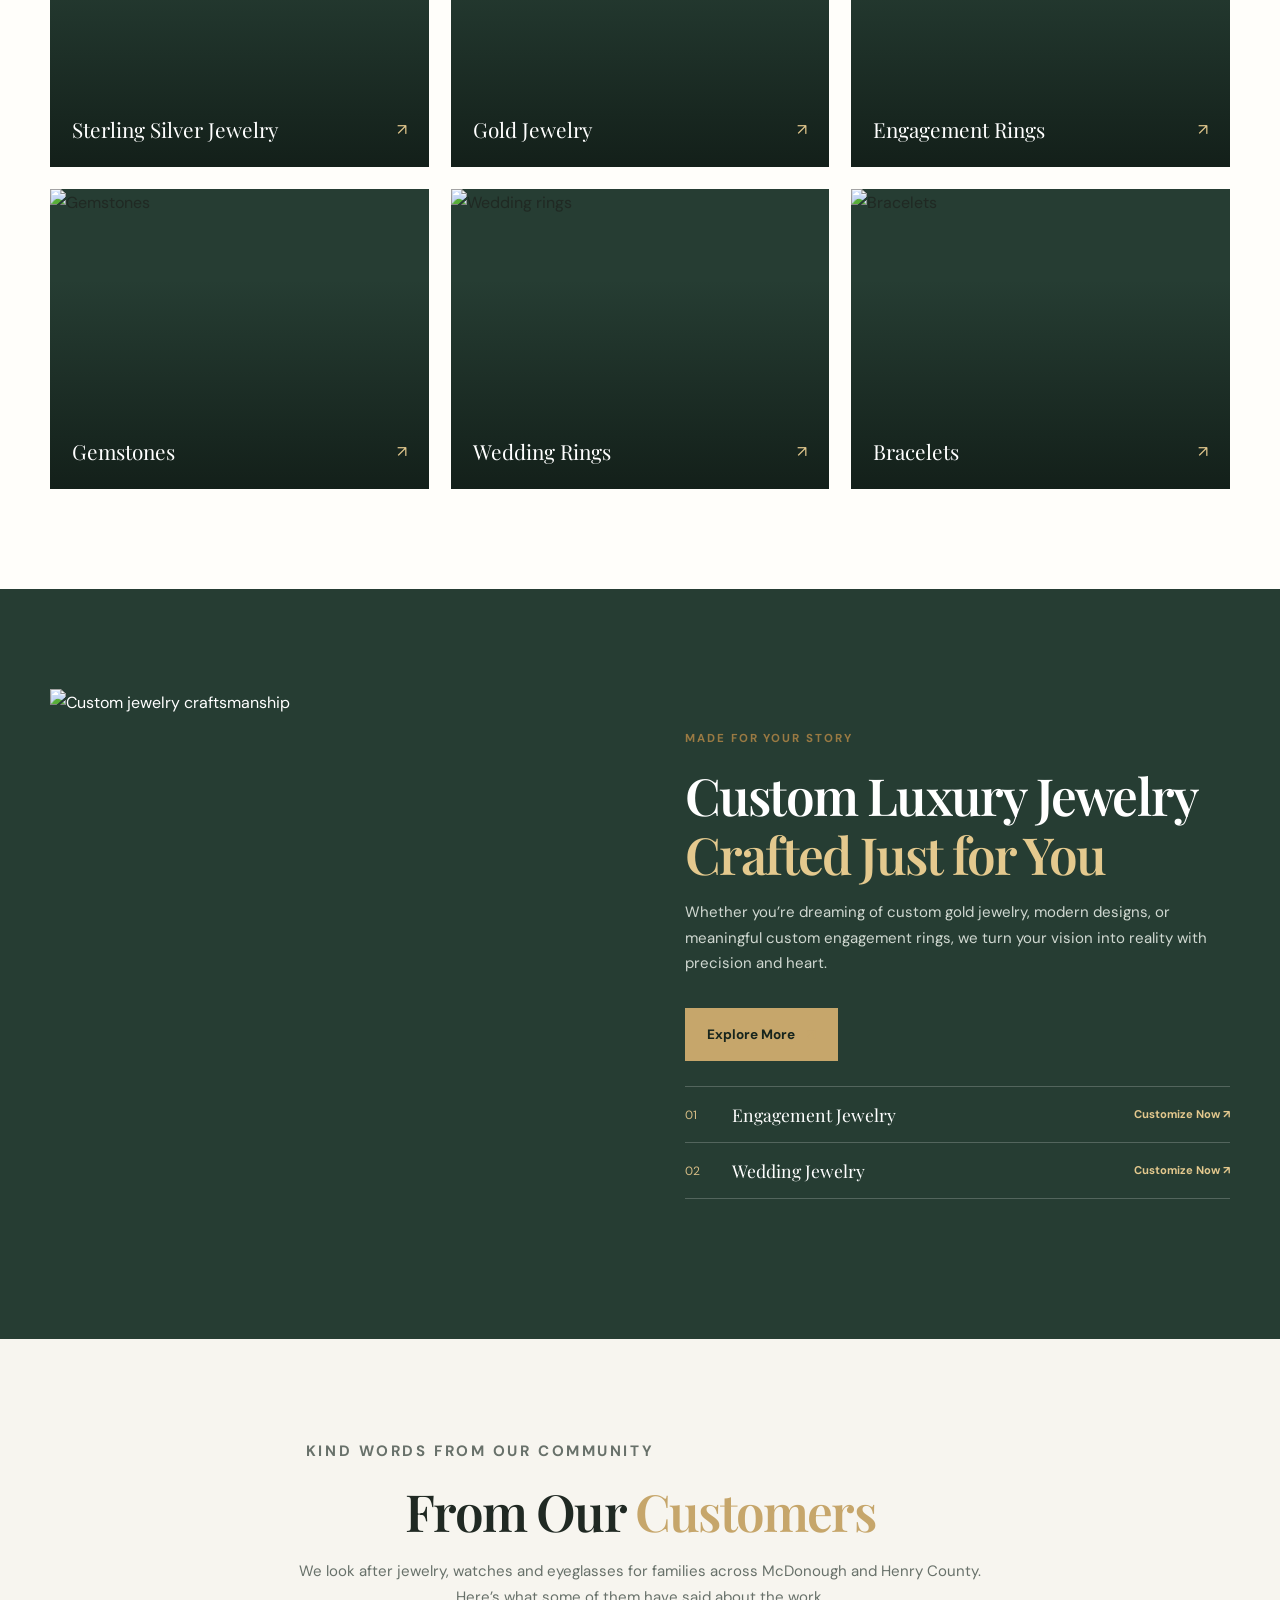
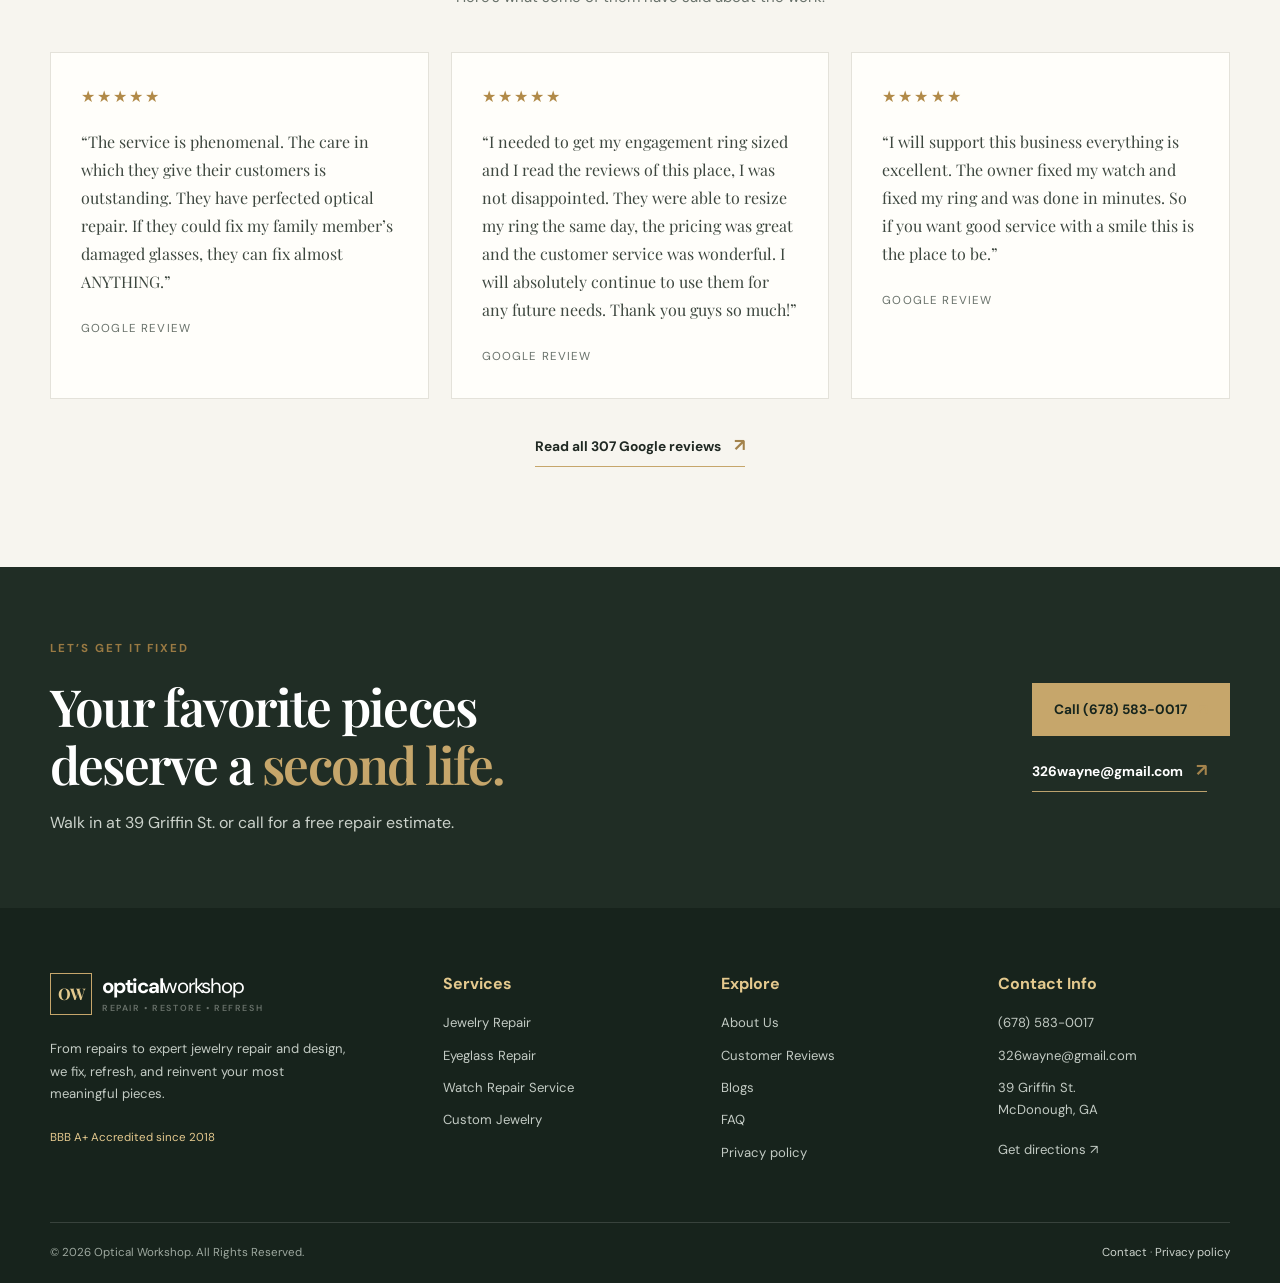
==== commit a0a1b30d: "Update website pages and styles" ====
--- a/index.html
+++ b/index.html
@@ -29,10 +29,20 @@
             REFRESH</small></span></a>
       <input type="checkbox" id="nav-toggle" class="nav-toggle"><label for="nav-toggle" class="nav-toggle-label"
         aria-label="Toggle navigation"><span></span><span></span><span></span></label>
-      <nav class="main-nav"><a href="index.html">Home</a>
+    <nav class="main-nav"><a href="index.html">Home</a>
         <a href="jewelry.html">Jewelry</a>
-        <a href="jewelry-repair.html">Services</a>
+        <div class="nav-dropdown">
+          <a href="#" class="dropdown-toggle">
+            Services <span class="dropdown-arrow">▾</span>
+          </a>
+          <ul class="submenu">
+            <li><a href="jewelry-repair.html">Jewelry Repair</a></li>
+            <li><a href="watch-repair.html">Watch Repair</a></li>
+            <li><a href="eyeglass-repair.html">Eyeglass Repair</a></li>
+          </ul>
+        </div>
         <a href="about.html">About</a>
+        <a href="faq.html">FAQ</a>
         <a href="reviews.html">Reviews</a>
         <a href="contact.html">Contact</a>
         <a class="nav-cta" href="contact.html">Get an Estimate <span>↗</span></a>
--- a/style.css
+++ b/style.css
@@ -1,5 +1,1110 @@
 /* Optical Workshop — compact responsive layout */
-:root{--ink:#202923;--muted:#68716a;--cream:#f7f5ef;--paper:#fffefa;--green:#263d33;--gold:#c6a66b;--line:#e4e2da;--serif:"Playfair Display",Georgia,serif;--sans:"DM Sans",Arial,sans-serif}*{box-sizing:border-box}html{scroll-behavior:smooth;scroll-padding-top:90px}body{margin:0;color:var(--ink);font:16px/1.7 var(--sans);background:var(--paper)}img{display:block;width:100%;height:100%;object-fit:cover}a{color:inherit;text-decoration:none}p{margin:0 0 1.1rem}h1,h2,h3{margin:0 0 1rem;line-height:1.15}h1,h2{font-family:var(--serif);font-weight:600;letter-spacing:-.035em}h1{font-size:clamp(2.7rem,5.8vw,5.3rem);max-width:780px}h2{font-size:clamp(2.1rem,4vw,3.5rem)}h3{font-size:1.45rem;font-family:var(--serif)}em{color:var(--gold);font-style:normal}.container{width:min(1180px,calc(100% - 48px));margin:auto}.section-pad{padding:100px 0}.eyebrow{font-size:.72rem;font-weight:700;letter-spacing:.17em;color:#9a7a43;margin-bottom:1.1rem}.topbar{background:var(--green);color:#fff;font-size:.76rem}.topbar-inner{display:flex;justify-content:space-between;gap:20px;padding:9px 0}.topbar a{color:#e4c98e}.site-header{background:var(--paper);position:relative;z-index:5;border-bottom:1px solid #eeece5}.nav-wrap{min-height:94px;display:flex;align-items:center;justify-content:space-between;gap:32px}.brand{display:flex;align-items:center;gap:10px;font-size:1.28rem;font-weight:700;letter-spacing:-.06em;line-height:1.05}.brand-light{font-weight:400}.brand small{display:block;margin-top:7px;font-size:.55rem;letter-spacing:.18em;font-weight:600;color:var(--muted)}.brand-mark{width:42px;height:42px;display:grid;place-items:center;border:1px solid var(--gold);color:var(--green);font-family:var(--serif);font-size:1rem;letter-spacing:-.06em}.main-nav{display:flex;align-items:center;gap:clamp(14px,2vw,28px);font-size:.85rem;font-weight:600}.main-nav>a:not(.nav-cta):hover,.footer-grid a:hover{color:#a3834c}.nav-cta{padding:12px 17px;background:var(--green);color:white}.nav-cta span,.btn span{margin-left:12px;color:var(--gold)}.nav-toggle,.nav-toggle-label{display:none}.hero{position:relative;min-height:660px;display:flex;align-items:center;color:white;background:#26372f url('https://graysjewelersatmcdonough.com/wp-content/uploads/2026/10/Quiet-Downtown-Storefronts-on-a-Sunny-Day.webp') center/cover no-repeat}.hero-shade{position:absolute;inset:0;background:linear-gradient(90deg,rgba(18,32,25,.94) 0%,rgba(18,32,25,.78) 45%,rgba(18,32,25,.2) 100%)}.hero-content{position:relative;padding:88px 0 105px}.hero .eyebrow{color:#e4c98e}.hero h1 em{display:block;color:#e4c98e}.hero-copy{max-width:570px;color:#e6e9e5;font-size:1.05rem}.hero-actions{display:flex;align-items:center;gap:28px;margin:30px 0 45px}.btn{display:inline-flex;align-items:center;justify-content:center;padding:15px 22px;font-size:.85rem;font-weight:700;transition:.2s}.btn-gold{background:var(--gold);color:#17251d}.btn-gold:hover{background:#dfc38d;transform:translateY(-2px)}.btn-dark{background:var(--green);color:#fff}.text-link{display:inline-flex;gap:13px;align-items:center;font-size:.86rem;font-weight:700;border-bottom:1px solid var(--gold);padding-bottom:5px}.text-link span{color:#a3834c;font-size:1.1rem}.light-link{color:white;border-color:#bca26e}.hero-note{display:flex;align-items:center;gap:14px}.note-star{font-size:1.8rem;color:var(--gold)}.hero-note strong,.hero-note small{display:block}.hero-note strong{font-size:.8rem}.hero-note small{font-size:.7rem;color:#d2d8d2}.note-divider{height:38px;width:1px;background:#ffffff66;margin:0 8px}.hero-caption{position:absolute;right:24px;bottom:22px;font-size:.62rem;letter-spacing:.16em;color:#ffffffb8}.intro-grid,.custom-grid{display:grid;grid-template-columns:1fr 1fr;align-items:center;gap:clamp(40px,8vw,105px)}.intro-image{height:490px;position:relative;padding:0 28px 28px 0}.intro-image:before{content:"";position:absolute;inset:28px 0 0 28px;border:1px solid var(--gold)}.intro-image img{position:relative}.image-stamp{position:absolute;right:-18px;bottom:55px;background:var(--green);color:white;padding:18px 25px;text-align:center;box-shadow:0 8px 30px #0002}.image-stamp strong,.image-stamp span{display:block}.image-stamp strong{font:1.4rem var(--serif)}.image-stamp span{font-size:.7rem;letter-spacing:.08em}.intro-copy p:not(.eyebrow),.custom-copy>p:not(.eyebrow){color:var(--muted);font-size:.94rem}.intro-copy p a{color:#80663a;text-decoration:underline;text-underline-offset:3px}.intro-copy .text-link{margin-top:8px}.services{background:var(--cream)}.section-heading{display:flex;align-items:end;justify-content:space-between;gap:50px;margin-bottom:42px}.section-heading>p{max-width:440px;color:var(--muted);font-size:.94rem}.service-grid{display:grid;grid-template-columns:repeat(3,minmax(0,1fr));gap:22px}.service-card{background:var(--paper);border:1px solid var(--line);transition:transform .25s,box-shadow .25s}.service-card:hover{transform:translateY(-5px);box-shadow:0 18px 40px #1d30200f}.service-image{height:245px;position:relative;overflow:hidden}.service-image img{transition:transform .5s}.service-card:hover img{transform:scale(1.04)}.card-number{position:absolute;top:14px;left:14px;background:var(--paper);color:var(--green);padding:5px 10px;font-size:.7rem}.service-body{padding:26px 25px 30px}.card-kicker{font-size:.64rem!important;letter-spacing:.15em;color:#a3834c!important;font-weight:700;margin-bottom:9px!important}.service-body h3{margin-bottom:12px}.service-body>p:not(.card-kicker){font-size:.86rem;color:var(--muted);min-height:105px}.service-body .text-link{font-size:.76rem}.promise{padding:48px 0;background:#eae5d8}.promise-inner{display:grid;grid-template-columns:1fr 1fr auto;align-items:center;gap:35px}.promise h2{font-size:clamp(2rem,3.5vw,3rem);margin:0}.promise .eyebrow{margin-bottom:10px}.promise-inner>p{max-width:330px;color:#5f685f;font-size:.9rem;margin:0}.centered{display:block;text-align:center;max-width:760px;margin:0 auto 42px}.centered>p:last-child{max-width:720px;margin:0 auto;color:var(--muted);font-size:.94rem}.centered h2{margin-bottom:18px}.category-grid{display:grid;grid-template-columns:repeat(3,minmax(0,1fr));gap:22px}.category-card{position:relative;height:300px;overflow:hidden;background:var(--green)}.category-card:after{content:"";position:absolute;inset:30% 0 0;background:linear-gradient(transparent,rgba(15,25,20,.82))}.category-card img{transition:transform .5s}.category-card:hover img{transform:scale(1.06)}.category-card span{position:absolute;z-index:1;bottom:20px;left:22px;right:22px;color:#fff;font-family:var(--serif);font-size:1.3rem;display:flex;justify-content:space-between;align-items:center}.category-card b{font:1rem var(--sans);color:#e4c98e}.custom{background:var(--green);color:#fff}.custom-grid{gap:clamp(40px,7vw,90px)}.custom-image{height:550px}.custom-copy>p:not(.eyebrow){color:#d0d8d1}.custom-copy h2 em{color:#e4c98e}.custom-copy .btn{margin:14px 0 25px}.custom-links{border-top:1px solid #ffffff35}.custom-links a{display:grid;grid-template-columns:35px 1fr auto;align-items:center;gap:12px;padding:16px 0;border-bottom:1px solid #ffffff35}.custom-links span{color:#d7bd86;font-size:.75rem}.custom-links strong{font:1.1rem var(--serif)}.custom-links b{font-size:.7rem;color:#e4c98e}.reviews{background:var(--cream)}.review-grid{display:grid;grid-template-columns:repeat(3,minmax(0,1fr));gap:22px}.review-card{background:var(--paper);padding:30px;border:1px solid var(--line)}.stars{color:#b18a48;letter-spacing:.13em;margin-bottom:17px}.review-card p{font:1rem/1.75 var(--serif);color:#3d473f}.review-card span{font-size:.72rem;color:var(--muted);text-transform:uppercase;letter-spacing:.1em}.review-link{text-align:center;margin:32px 0 0}.contact-band{background:#202d25;color:white;padding:72px 0}.contact-inner{display:flex;justify-content:space-between;align-items:center;gap:40px}.contact-inner h2{margin-bottom:15px}.contact-inner>div:first-child>p:last-child{color:#cbd2cb;margin-bottom:0}.contact-actions{display:flex;flex-direction:column;align-items:flex-start;gap:20px}.site-footer{background:#17231c;color:#e7e9e4;padding:65px 0 20px}.footer-grid{display:grid;grid-template-columns:1.5fr 1fr 1fr 1fr;gap:45px;padding-bottom:48px}.brand-footer{color:#fff;display:inline-flex}.brand-footer .brand-mark{color:#e4c98e}.footer-brand>p{max-width:300px;color:#aeb8b0;font-size:.83rem;margin-top:23px}.footer-brand .accreditation{font-size:.72rem;color:#e4c98e}.footer-grid h3{font:1rem var(--sans);font-weight:700;color:#e4c98e;margin-bottom:18px}.footer-grid>div:not(:first-child)>a{display:block;color:#c3cbc4;font-size:.82rem;margin:0 0 10px}.footer-grid>div>p{font-size:.82rem;color:#c3cbc4}.footer-bottom{display:flex;justify-content:space-between;gap:20px;border-top:1px solid #ffffff24;padding-top:20px;color:#9da89f;font-size:.72rem}.footer-bottom a{color:#cbd2cb}
-@media(max-width:950px){.main-nav{gap:13px;font-size:.78rem}.nav-wrap{gap:18px}.nav-cta{padding:10px}.section-pad{padding:75px 0}.service-image{height:205px}.service-body{padding:22px 18px}.promise-inner{grid-template-columns:1fr 1fr}.promise-inner .btn{grid-column:2;justify-self:start}.footer-grid{gap:25px}.hero{min-height:600px}}
-@media(max-width:760px){.container{width:min(100% - 36px,600px)}.topbar-inner{justify-content:center;flex-wrap:wrap;gap:5px 16px;font-size:.68rem}.topbar-inner>span:first-child{display:none}.nav-wrap{min-height:78px;flex-wrap:wrap}.nav-toggle-label{display:flex;width:34px;height:30px;flex-direction:column;justify-content:center;gap:6px;cursor:pointer;margin-left:auto}.nav-toggle-label span{height:2px;width:25px;background:var(--green)}.main-nav{display:none;order:3;flex-basis:100%;align-items:stretch;flex-direction:column;gap:0;padding:0 0 18px}.main-nav a{padding:11px 0;border-top:1px solid var(--line)}.main-nav .nav-cta{padding:12px 15px;margin-top:8px;border:0}.nav-toggle:checked~.main-nav{display:flex}.hero{min-height:630px;background-position:58% center}.hero-shade{background:linear-gradient(90deg,rgba(18,32,25,.93),rgba(18,32,25,.64))}.hero-content{padding:75px 0 90px}.hero h1{font-size:clamp(2.55rem,11vw,4.2rem)}.hero-copy{font-size:.95rem}.hero-actions{align-items:flex-start;flex-direction:column;gap:20px;margin:25px 0 35px}.hero-note{gap:9px}.note-divider{margin:0 3px}.hero-note strong{font-size:.7rem}.hero-note small{font-size:.64rem}.hero-caption{font-size:.53rem}.section-pad{padding:62px 0}.intro-grid,.custom-grid{grid-template-columns:1fr;gap:38px}.intro-image{height:360px;margin-right:15px}.intro-copy h2,.custom-copy h2{font-size:2.45rem}.section-heading{display:block;margin-bottom:30px}.section-heading>p{margin-top:18px}.service-grid,.category-grid,.review-grid{grid-template-columns:1fr}.service-image{height:260px}.service-body>p:not(.card-kicker){min-height:0}.promise{padding:40px 0}.promise-inner{grid-template-columns:1fr;gap:18px}.promise-inner .btn{grid-column:auto}.category-card{height:320px}.custom-image{height:350px}.custom-links a{grid-template-columns:28px 1fr;gap:9px}.custom-links b{grid-column:2}.review-card{padding:25px}.contact-inner{align-items:flex-start;flex-direction:column}.contact-band{padding:60px 0}.contact-actions{gap:16px}.footer-grid{grid-template-columns:1fr 1fr;gap:35px 22px}.footer-brand{grid-column:1/-1}.footer-bottom{flex-direction:column;gap:7px}}
-@media(max-width:400px){.container{width:calc(100% - 28px)}.brand{font-size:1.1rem}.brand-mark{width:37px;height:37px}.hero-note{flex-wrap:wrap}.hero-note .note-divider{display:none}.hero-note>span:last-child{flex-basis:100%;margin-left:35px}.footer-grid{grid-template-columns:1fr}.footer-brand{grid-column:auto}.category-card{height:280px}}
+:root {
+    --ink: #202923;
+    --muted: #68716a;
+    --cream: #f7f5ef;
+    --paper: #fffefa;
+    --green: #263d33;
+    --gold: #c6a66b;
+    --line: #e4e2da;
+    --serif: "Playfair Display", Georgia, serif;
+    --sans: "DM Sans", Arial, sans-serif
+}
+
+* {
+    box-sizing: border-box
+}
+
+html {
+    scroll-behavior: smooth;
+    scroll-padding-top: 90px
+}
+
+body {
+    margin: 0;
+    color: var(--ink);
+    font: 16px/1.7 var(--sans);
+    background: var(--paper)
+}
+
+img {
+    display: block;
+    width: 100%;
+    height: 100%;
+    object-fit: cover
+}
+
+a {
+    color: inherit;
+    text-decoration: none
+}
+
+p {
+    margin: 0 0 1.1rem
+}
+
+h1,
+h2,
+h3 {
+    margin: 0 0 1rem;
+    line-height: 1.15
+}
+
+h1,
+h2 {
+    font-family: var(--serif);
+    font-weight: 600;
+    letter-spacing: -.035em
+}
+
+h1 {
+    font-size: clamp(2.7rem, 5.8vw, 5.3rem);
+    max-width: 780px
+}
+
+h2 {
+    font-size: clamp(2.1rem, 4vw, 3.5rem)
+}
+
+h3 {
+    font-size: 1.45rem;
+    font-family: var(--serif)
+}
+
+em {
+    color: var(--gold);
+    font-style: normal
+}
+
+.container {
+    width: min(1180px, calc(100% - 48px));
+    margin: auto
+}
+
+.section-pad {
+    padding: 100px 0
+}
+
+.eyebrow {
+    font-size: .72rem;
+    font-weight: 700;
+    letter-spacing: .17em;
+    color: #9a7a43;
+    margin-bottom: 1.1rem
+}
+
+.topbar {
+    background: var(--green);
+    color: #fff;
+    font-size: .76rem
+}
+
+.topbar-inner {
+    display: flex;
+    justify-content: space-between;
+    gap: 20px;
+    padding: 9px 0
+}
+
+.topbar a {
+    color: #e4c98e
+}
+
+.site-header {
+    background: var(--paper);
+    position: relative;
+    z-index: 5;
+    border-bottom: 1px solid #eeece5
+}
+
+.nav-wrap {
+    min-height: 94px;
+    display: flex;
+    align-items: center;
+    justify-content: space-between;
+    gap: 32px
+}
+
+.brand {
+    display: flex;
+    align-items: center;
+    gap: 10px;
+    font-size: 1.28rem;
+    font-weight: 700;
+    letter-spacing: -.06em;
+    line-height: 1.05
+}
+
+.brand-light {
+    font-weight: 400
+}
+
+.brand small {
+    display: block;
+    margin-top: 7px;
+    font-size: .55rem;
+    letter-spacing: .18em;
+    font-weight: 600;
+    color: var(--muted)
+}
+
+.brand-mark {
+    width: 42px;
+    height: 42px;
+    display: grid;
+    place-items: center;
+    border: 1px solid var(--gold);
+    color: var(--green);
+    font-family: var(--serif);
+    font-size: 1rem;
+    letter-spacing: -.06em
+}
+
+.main-nav {
+    display: flex;
+    align-items: center;
+    gap: clamp(14px, 2vw, 28px);
+    font-size: .85rem;
+    font-weight: 600
+}
+
+.main-nav>a:not(.nav-cta):hover,
+.footer-grid a:hover {
+    color: #a3834c
+}
+
+.nav-cta {
+    padding: 12px 17px;
+    background: var(--green);
+    color: white
+}
+
+.nav-cta span,
+.btn span {
+    margin-left: 12px;
+    color: var(--gold)
+}
+
+.nav-toggle,
+.nav-toggle-label {
+    display: none
+}
+/* Navigation dropdown */
+.main-nav .nav-dropdown {
+    position: relative;
+    display: inline-flex;
+    align-items: center;
+}
+
+.main-nav .dropdown-toggle {
+    display: inline-flex;
+    align-items: center;
+    gap: 6px;
+}
+
+/* Hide submenu by default */
+.main-nav .submenu {
+    display: none;
+    position: absolute;
+    top: 100%;
+    left: 0;
+    min-width: 210px;
+    margin: 0;
+    padding: 8px 0;
+    list-style: none;
+    background: #fff;
+    border: 1px solid #e8e8e8;
+    box-shadow: 0 8px 24px rgba(0, 0, 0, 0.12);
+    z-index: 9999;
+}
+
+/* Show submenu on hover and keyboard focus */
+.main-nav .nav-dropdown:hover .submenu,
+.main-nav .nav-dropdown:focus-within .submenu {
+    display: block;
+}
+
+/* Submenu links */
+.main-nav .submenu li {
+    display: block;
+    margin: 0;
+    padding: 0;
+}
+
+.main-nav .submenu li a {
+    display: block;
+    padding: 11px 18px;
+    color: #333;
+    text-decoration: none;
+    white-space: nowrap;
+}
+
+.main-nav .submenu li a:hover,
+.main-nav .submenu li a:focus {
+    background: #f5f5f5;
+    color: #b58a50;
+}
+
+/* Arrow */
+.main-nav .dropdown-arrow {
+    font-size: 12px;
+}
+
+.hero {
+    position: relative;
+    min-height: 660px;
+    display: flex;
+    align-items: center;
+    color: white;
+    background: #26372f url('https://graysjewelersatmcdonough.com/wp-content/uploads/2026/10/Quiet-Downtown-Storefronts-on-a-Sunny-Day.webp') center/cover no-repeat
+}
+
+.hero-shade {
+    position: absolute;
+    inset: 0;
+    background: linear-gradient(90deg, rgba(18, 32, 25, .94) 0%, rgba(18, 32, 25, .78) 45%, rgba(18, 32, 25, .2) 100%)
+}
+
+.hero-content {
+    position: relative;
+    padding: 88px 0 105px
+}
+
+.hero .eyebrow {
+    color: #e4c98e
+}
+
+.hero h1 em {
+    display: block;
+    color: #e4c98e
+}
+
+.hero-copy {
+    max-width: 570px;
+    color: #e6e9e5;
+    font-size: 1.05rem
+}
+
+.hero-actions {
+    display: flex;
+    align-items: center;
+    gap: 28px;
+    margin: 30px 0 45px
+}
+
+.btn {
+    display: inline-flex;
+    align-items: center;
+    justify-content: center;
+    padding: 15px 22px;
+    font-size: .85rem;
+    font-weight: 700;
+    transition: .2s
+}
+
+.btn-gold {
+    background: var(--gold);
+    color: #17251d
+}
+
+.btn-gold:hover {
+    background: #dfc38d;
+    transform: translateY(-2px)
+}
+
+.btn-dark {
+    background: var(--green);
+    color: #fff
+}
+
+.text-link {
+    display: inline-flex;
+    gap: 13px;
+    align-items: center;
+    font-size: .86rem;
+    font-weight: 700;
+    border-bottom: 1px solid var(--gold);
+    padding-bottom: 5px
+}
+
+.text-link span {
+    color: #a3834c;
+    font-size: 1.1rem
+}
+
+.light-link {
+    color: white;
+    border-color: #bca26e
+}
+
+.hero-note {
+    display: flex;
+    align-items: center;
+    gap: 14px
+}
+
+.note-star {
+    font-size: 1.8rem;
+    color: var(--gold)
+}
+
+.hero-note strong,
+.hero-note small {
+    display: block
+}
+
+.hero-note strong {
+    font-size: .8rem
+}
+
+.hero-note small {
+    font-size: .7rem;
+    color: #d2d8d2
+}
+
+.note-divider {
+    height: 38px;
+    width: 1px;
+    background: #ffffff66;
+    margin: 0 8px
+}
+
+.hero-caption {
+    position: absolute;
+    right: 24px;
+    bottom: 22px;
+    font-size: .62rem;
+    letter-spacing: .16em;
+    color: #ffffffb8
+}
+
+.intro-grid,
+.custom-grid {
+    display: grid;
+    grid-template-columns: 1fr 1fr;
+    align-items: center;
+    gap: clamp(40px, 8vw, 105px)
+}
+
+.intro-image {
+    height: 490px;
+    position: relative;
+    padding: 0 28px 28px 0
+}
+
+.intro-image:before {
+    content: "";
+    position: absolute;
+    inset: 28px 0 0 28px;
+    border: 1px solid var(--gold)
+}
+
+.intro-image img {
+    position: relative
+}
+
+.image-stamp {
+    position: absolute;
+    right: -18px;
+    bottom: 55px;
+    background: var(--green);
+    color: white;
+    padding: 18px 25px;
+    text-align: center;
+    box-shadow: 0 8px 30px #0002
+}
+
+.image-stamp strong,
+.image-stamp span {
+    display: block
+}
+
+.image-stamp strong {
+    font: 1.4rem var(--serif)
+}
+
+.image-stamp span {
+    font-size: .7rem;
+    letter-spacing: .08em
+}
+
+.intro-copy p:not(.eyebrow),
+.custom-copy>p:not(.eyebrow) {
+    color: var(--muted);
+    font-size: .94rem
+}
+
+.intro-copy p a {
+    color: #80663a;
+    text-decoration: underline;
+    text-underline-offset: 3px
+}
+
+.intro-copy .text-link {
+    margin-top: 8px
+}
+
+.services {
+    background: var(--cream)
+}
+
+.section-heading {
+    display: flex;
+    align-items: end;
+    justify-content: space-between;
+    gap: 50px;
+    margin-bottom: 42px
+}
+
+.section-heading>p {
+    max-width: 440px;
+    color: var(--muted);
+    font-size: .94rem
+}
+
+.service-grid {
+    display: grid;
+    grid-template-columns: repeat(3, minmax(0, 1fr));
+    gap: 22px
+}
+
+.service-card {
+    background: var(--paper);
+    border: 1px solid var(--line);
+    transition: transform .25s, box-shadow .25s
+}
+
+.service-card:hover {
+    transform: translateY(-5px);
+    box-shadow: 0 18px 40px #1d30200f
+}
+
+.service-image {
+    height: 245px;
+    position: relative;
+    overflow: hidden
+}
+
+.service-image img {
+    transition: transform .5s
+}
+
+.service-card:hover img {
+    transform: scale(1.04)
+}
+
+.card-number {
+    position: absolute;
+    top: 14px;
+    left: 14px;
+    background: var(--paper);
+    color: var(--green);
+    padding: 5px 10px;
+    font-size: .7rem
+}
+
+.service-body {
+    padding: 26px 25px 30px
+}
+
+.card-kicker {
+    font-size: .64rem !important;
+    letter-spacing: .15em;
+    color: #a3834c !important;
+    font-weight: 700;
+    margin-bottom: 9px !important
+}
+
+.service-body h3 {
+    margin-bottom: 12px
+}
+
+.service-body>p:not(.card-kicker) {
+    font-size: .86rem;
+    color: var(--muted);
+    min-height: 105px
+}
+
+.service-body .text-link {
+    font-size: .76rem
+}
+
+.promise {
+    padding: 48px 0;
+    background: #eae5d8
+}
+
+.promise-inner {
+    display: grid;
+    grid-template-columns: 1fr 1fr auto;
+    align-items: center;
+    gap: 35px
+}
+
+.promise h2 {
+    font-size: clamp(2rem, 3.5vw, 3rem);
+    margin: 0
+}
+
+.promise .eyebrow {
+    margin-bottom: 10px
+}
+
+.promise-inner>p {
+    max-width: 330px;
+    color: #5f685f;
+    font-size: .9rem;
+    margin: 0
+}
+
+.centered {
+    display: block;
+    text-align: center;
+    max-width: 760px;
+    margin: 0 auto 42px
+}
+
+.centered>p:last-child {
+    max-width: 720px;
+    margin: 0 auto;
+    color: var(--muted);
+    font-size: .94rem
+}
+
+.centered h2 {
+    margin-bottom: 18px
+}
+
+.category-grid {
+    display: grid;
+    grid-template-columns: repeat(3, minmax(0, 1fr));
+    gap: 22px
+}
+
+.category-card {
+    position: relative;
+    height: 300px;
+    overflow: hidden;
+    background: var(--green)
+}
+
+.category-card:after {
+    content: "";
+    position: absolute;
+    inset: 30% 0 0;
+    background: linear-gradient(transparent, rgba(15, 25, 20, .82))
+}
+
+.category-card img {
+    transition: transform .5s
+}
+
+.category-card:hover img {
+    transform: scale(1.06)
+}
+
+.category-card span {
+    position: absolute;
+    z-index: 1;
+    bottom: 20px;
+    left: 22px;
+    right: 22px;
+    color: #fff;
+    font-family: var(--serif);
+    font-size: 1.3rem;
+    display: flex;
+    justify-content: space-between;
+    align-items: center
+}
+
+.category-card b {
+    font: 1rem var(--sans);
+    color: #e4c98e
+}
+
+.custom {
+    background: var(--green);
+    color: #fff
+}
+
+.custom-grid {
+    gap: clamp(40px, 7vw, 90px)
+}
+
+.custom-image {
+    height: 550px
+}
+
+.custom-copy>p:not(.eyebrow) {
+    color: #d0d8d1
+}
+
+.custom-copy h2 em {
+    color: #e4c98e
+}
+
+.custom-copy .btn {
+    margin: 14px 0 25px
+}
+
+.custom-links {
+    border-top: 1px solid #ffffff35
+}
+
+.custom-links a {
+    display: grid;
+    grid-template-columns: 35px 1fr auto;
+    align-items: center;
+    gap: 12px;
+    padding: 16px 0;
+    border-bottom: 1px solid #ffffff35
+}
+
+.custom-links span {
+    color: #d7bd86;
+    font-size: .75rem
+}
+
+.custom-links strong {
+    font: 1.1rem var(--serif)
+}
+
+.custom-links b {
+    font-size: .7rem;
+    color: #e4c98e
+}
+
+.reviews {
+    background: var(--cream)
+}
+
+.review-grid {
+    display: grid;
+    grid-template-columns: repeat(3, minmax(0, 1fr));
+    gap: 22px
+}
+
+.review-card {
+    background: var(--paper);
+    padding: 30px;
+    border: 1px solid var(--line)
+}
+
+.stars {
+    color: #b18a48;
+    letter-spacing: .13em;
+    margin-bottom: 17px
+}
+
+.review-card p {
+    font: 1rem/1.75 var(--serif);
+    color: #3d473f
+}
+
+.review-card span {
+    font-size: .72rem;
+    color: var(--muted);
+    text-transform: uppercase;
+    letter-spacing: .1em
+}
+
+.review-link {
+    text-align: center;
+    margin: 32px 0 0
+}
+
+.contact-band {
+    background: #202d25;
+    color: white;
+    padding: 72px 0
+}
+
+.contact-inner {
+    display: flex;
+    justify-content: space-between;
+    align-items: center;
+    gap: 40px
+}
+
+.contact-inner h2 {
+    margin-bottom: 15px
+}
+
+.contact-inner>div:first-child>p:last-child {
+    color: #cbd2cb;
+    margin-bottom: 0
+}
+
+.contact-actions {
+    display: flex;
+    flex-direction: column;
+    align-items: flex-start;
+    gap: 20px
+}
+
+.site-footer {
+    background: #17231c;
+    color: #e7e9e4;
+    padding: 65px 0 20px
+}
+
+.footer-grid {
+    display: grid;
+    grid-template-columns: 1.5fr 1fr 1fr 1fr;
+    gap: 45px;
+    padding-bottom: 48px
+}
+
+.brand-footer {
+    color: #fff;
+    display: inline-flex
+}
+
+.brand-footer .brand-mark {
+    color: #e4c98e
+}
+
+.footer-brand>p {
+    max-width: 300px;
+    color: #aeb8b0;
+    font-size: .83rem;
+    margin-top: 23px
+}
+
+.footer-brand .accreditation {
+    font-size: .72rem;
+    color: #e4c98e
+}
+
+.footer-grid h3 {
+    font: 1rem var(--sans);
+    font-weight: 700;
+    color: #e4c98e;
+    margin-bottom: 18px
+}
+
+.footer-grid>div:not(:first-child)>a {
+    display: block;
+    color: #c3cbc4;
+    font-size: .82rem;
+    margin: 0 0 10px
+}
+
+.footer-grid>div>p {
+    font-size: .82rem;
+    color: #c3cbc4
+}
+
+.footer-bottom {
+    display: flex;
+    justify-content: space-between;
+    gap: 20px;
+    border-top: 1px solid #ffffff24;
+    padding-top: 20px;
+    color: #9da89f;
+    font-size: .72rem
+}
+
+.footer-bottom a {
+    color: #cbd2cb
+}
+
+@media(max-width:950px) {
+    .main-nav {
+        gap: 13px;
+        font-size: .78rem
+    }
+
+    .nav-wrap {
+        gap: 18px
+    }
+
+    .nav-cta {
+        padding: 10px
+    }
+
+    .section-pad {
+        padding: 75px 0
+    }
+
+    .service-image {
+        height: 205px
+    }
+
+    .service-body {
+        padding: 22px 18px
+    }
+
+    .promise-inner {
+        grid-template-columns: 1fr 1fr
+    }
+
+    .promise-inner .btn {
+        grid-column: 2;
+        justify-self: start
+    }
+
+    .footer-grid {
+        gap: 25px
+    }
+
+    .hero {
+        min-height: 600px
+    }
+}
+
+@media(max-width:760px) {
+    .container {
+        width: min(100% - 36px, 600px)
+    }
+
+    .topbar-inner {
+        justify-content: center;
+        flex-wrap: wrap;
+        gap: 5px 16px;
+        font-size: .68rem
+    }
+
+    .topbar-inner>span:first-child {
+        display: none
+    }
+
+    .nav-wrap {
+        min-height: 78px;
+        flex-wrap: wrap
+    }
+
+    .nav-toggle-label {
+        display: flex;
+        width: 34px;
+        height: 30px;
+        flex-direction: column;
+        justify-content: center;
+        gap: 6px;
+        cursor: pointer;
+        margin-left: auto
+    }
+
+    .nav-toggle-label span {
+        height: 2px;
+        width: 25px;
+        background: var(--green)
+    }
+
+    .main-nav {
+        display: none;
+        order: 3;
+        flex-basis: 100%;
+        align-items: stretch;
+        flex-direction: column;
+        gap: 0;
+        padding: 0 0 18px
+    }
+
+    .main-nav a {
+        padding: 11px 0;
+        border-top: 1px solid var(--line)
+    }
+
+    .main-nav .nav-cta {
+        padding: 12px 15px;
+        margin-top: 8px;
+        border: 0
+    }
+
+    .nav-toggle:checked~.main-nav {
+        display: flex
+    }
+
+    .hero {
+        min-height: 630px;
+        background-position: 58% center
+    }
+
+    .hero-shade {
+        background: linear-gradient(90deg, rgba(18, 32, 25, .93), rgba(18, 32, 25, .64))
+    }
+
+    .hero-content {
+        padding: 75px 0 90px
+    }
+
+    .hero h1 {
+        font-size: clamp(2.55rem, 11vw, 4.2rem)
+    }
+
+    .hero-copy {
+        font-size: .95rem
+    }
+
+    .hero-actions {
+        align-items: flex-start;
+        flex-direction: column;
+        gap: 20px;
+        margin: 25px 0 35px
+    }
+
+    .hero-note {
+        gap: 9px
+    }
+
+    .note-divider {
+        margin: 0 3px
+    }
+
+    .hero-note strong {
+        font-size: .7rem
+    }
+
+    .hero-note small {
+        font-size: .64rem
+    }
+
+    .hero-caption {
+        font-size: .53rem
+    }
+
+    .section-pad {
+        padding: 62px 0
+    }
+
+    .intro-grid,
+    .custom-grid {
+        grid-template-columns: 1fr;
+        gap: 38px
+    }
+
+    .intro-image {
+        height: 360px;
+        margin-right: 15px
+    }
+
+    .intro-copy h2,
+    .custom-copy h2 {
+        font-size: 2.45rem
+    }
+
+    .section-heading {
+        display: block;
+        margin-bottom: 30px
+    }
+
+    .section-heading>p {
+        margin-top: 18px
+    }
+
+    .service-grid,
+    .category-grid,
+    .review-grid {
+        grid-template-columns: 1fr
+    }
+
+    .service-image {
+        height: 260px
+    }
+
+    .service-body>p:not(.card-kicker) {
+        min-height: 0
+    }
+
+    .promise {
+        padding: 40px 0
+    }
+
+    .promise-inner {
+        grid-template-columns: 1fr;
+        gap: 18px
+    }
+
+    .promise-inner .btn {
+        grid-column: auto
+    }
+
+    .category-card {
+        height: 320px
+    }
+
+    .custom-image {
+        height: 350px
+    }
+
+    .custom-links a {
+        grid-template-columns: 28px 1fr;
+        gap: 9px
+    }
+
+    .custom-links b {
+        grid-column: 2
+    }
+
+    .review-card {
+        padding: 25px
+    }
+
+    .contact-inner {
+        align-items: flex-start;
+        flex-direction: column
+    }
+
+    .contact-band {
+        padding: 60px 0
+    }
+
+    .contact-actions {
+        gap: 16px
+    }
+
+    .footer-grid {
+        grid-template-columns: 1fr 1fr;
+        gap: 35px 22px
+    }
+
+    .footer-brand {
+        grid-column: 1/-1
+    }
+
+    .footer-bottom {
+        flex-direction: column;
+        gap: 7px
+    }
+}
+
+@media(max-width:400px) {
+    .container {
+        width: calc(100% - 28px)
+    }
+
+    .brand {
+        font-size: 1.1rem
+    }
+
+    .brand-mark {
+        width: 37px;
+        height: 37px
+    }
+
+    .hero-note {
+        flex-wrap: wrap
+    }
+
+    .hero-note .note-divider {
+        display: none
+    }
+
+    .hero-note>span:last-child {
+        flex-basis: 100%;
+        margin-left: 35px
+    }
+
+    .footer-grid {
+        grid-template-columns: 1fr
+    }
+
+    .footer-brand {
+        grid-column: auto
+    }
+
+    .category-card {
+        height: 280px
+    }
+}
